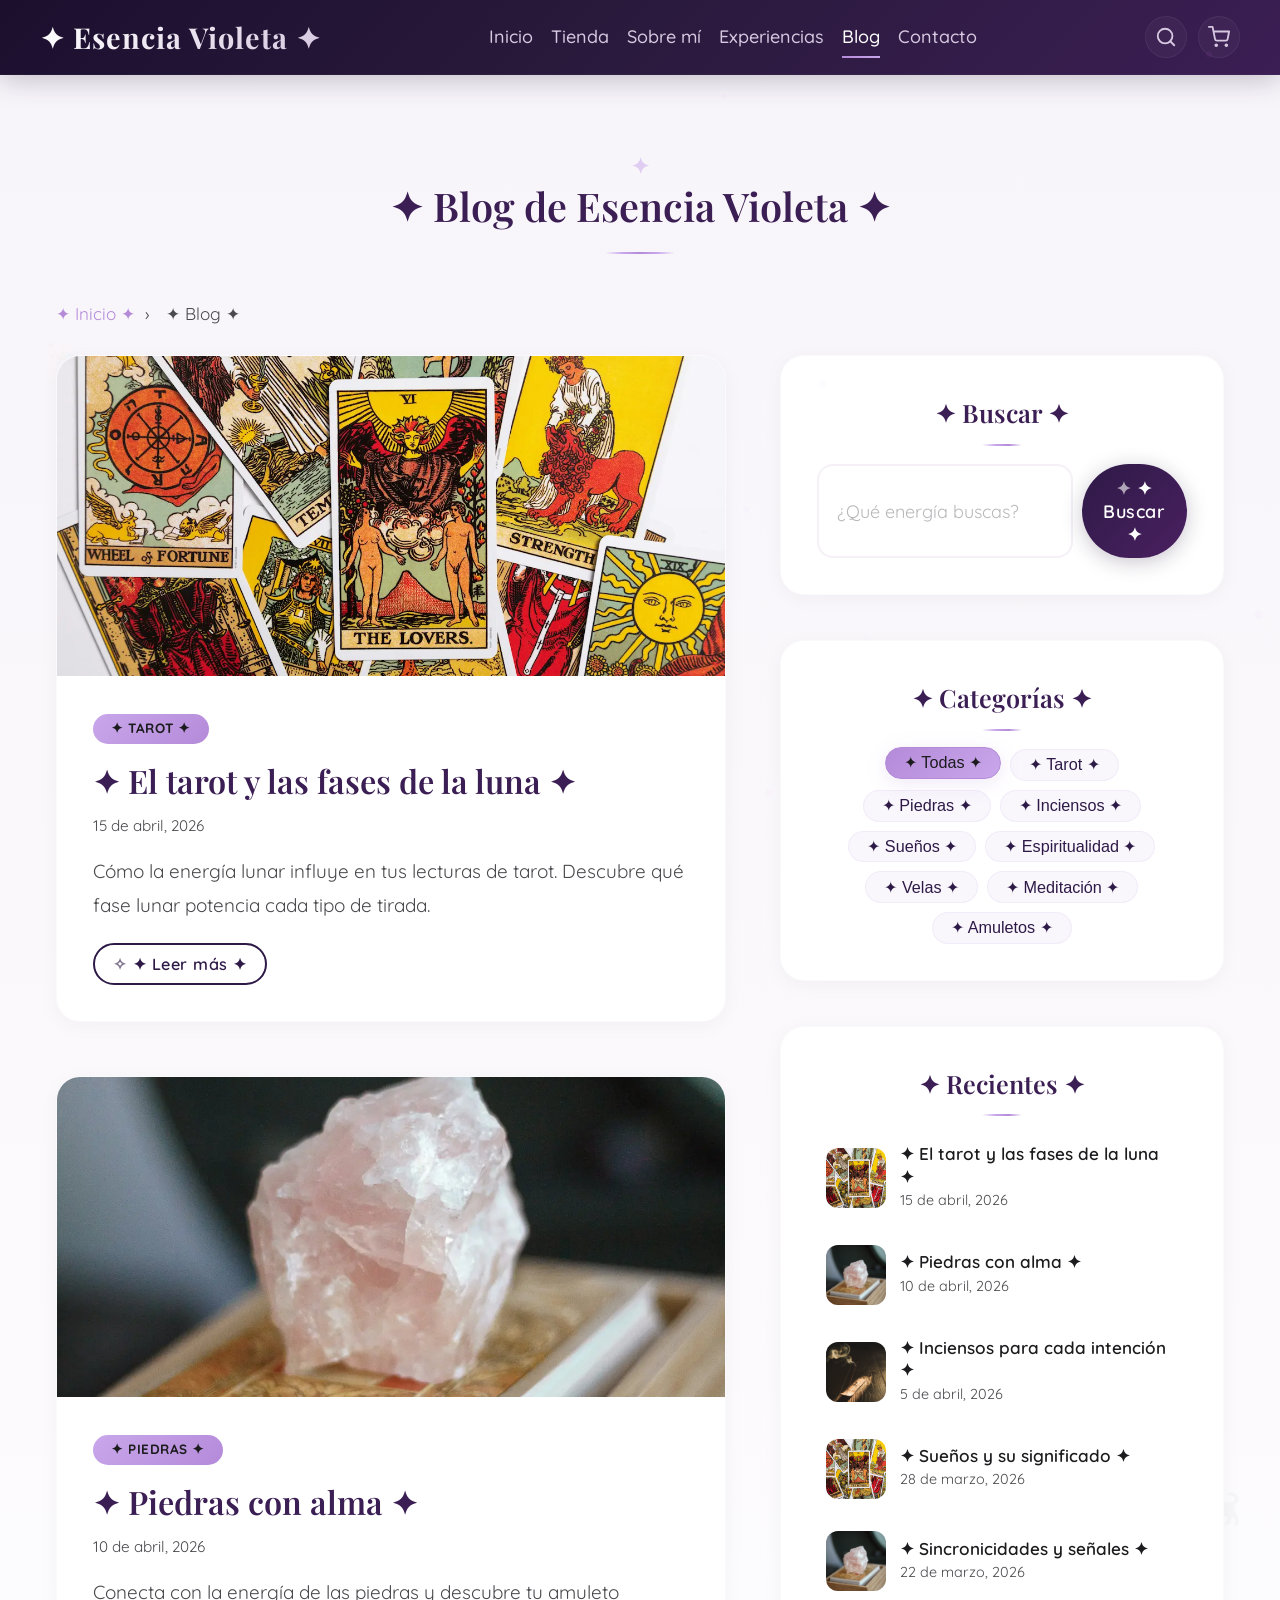
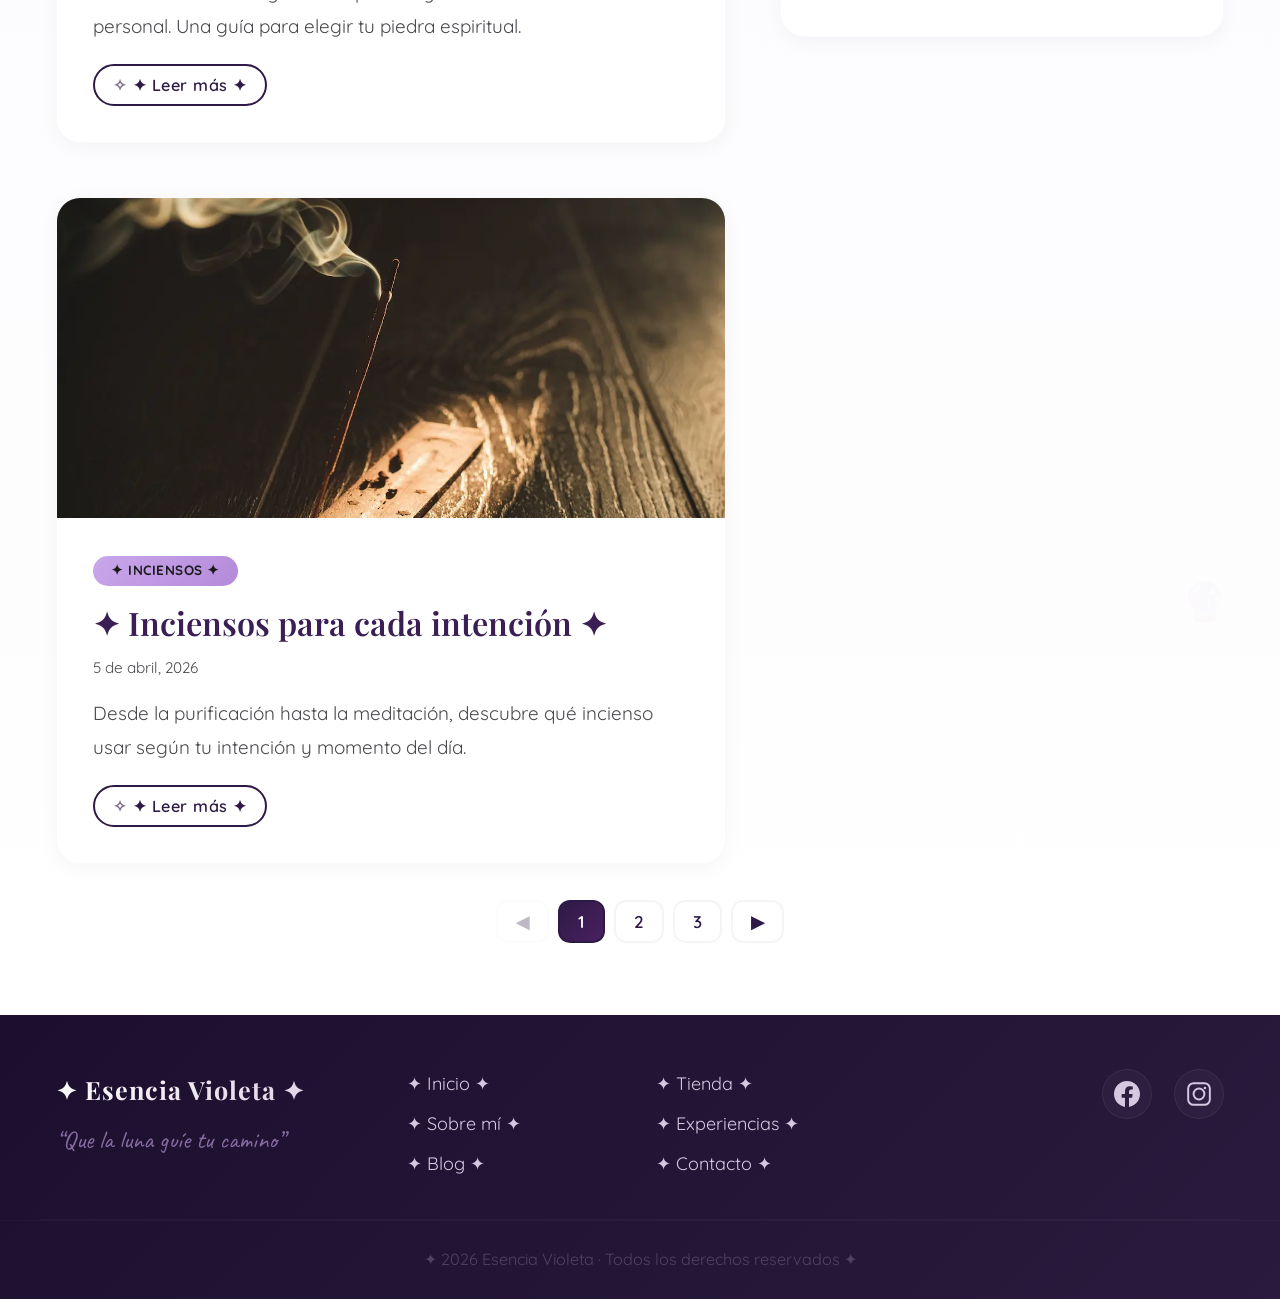
==== blog.html @ 815d7fb8 "mm" ====
<!DOCTYPE html>
<html lang="es">
<head>
    <meta charset="UTF-8" />
    <meta name="viewport" content="width=device-width, initial-scale=1.0, maximum-scale=5.0" />
    <title>Blog · Esencia Violeta</title>

    <!-- Fuentes Google -->
    <link rel="preconnect" href="https://fonts.googleapis.com" />
    <link rel="preconnect" href="https://fonts.gstatic.com" crossorigin />
    <link 
        href="https://fonts.googleapis.com/css2?family=Playfair+Display:ital,wght@0,400;0,600;0,700;1,400&family=Quicksand:wght@300;400;500;600&family=Caveat:wght@400;600&display=swap" 
        rel="stylesheet" 
    />

    <style>
        /* ========================================
           RESET Y CONFIGURACIÓN BASE
           ======================================== */
        *,
        *::before,
        *::after {
            margin: 0;
            padding: 0;
            box-sizing: border-box;
        }

        html {
            scroll-behavior: smooth;
            font-size: 18px;
        }

        body {
            font-family: 'Quicksand', 'Nunito', sans-serif;
            background: #F8F5FA;
            color: #1C1C1E;
            line-height: 1.7;
            -webkit-font-smoothing: antialiased;
            cursor: default;
            position: relative;
            overflow-x: hidden;
            min-height: 100vh;
        }

        img {
            max-width: 100%;
            height: auto;
            display: block;
        }

        a {
            text-decoration: none;
            color: inherit;
            cursor: pointer;
        }

        ul {
            list-style: none;
        }

        button {
            cursor: pointer;
        }

        .container {
            max-width: 1200px;
            margin: 0 auto;
            padding: 0 16px;
            position: relative;
            z-index: 2;
        }

        /* ========================================
           TIPOGRAFÍA
           ======================================== */
        h1,
        h2,
        h3,
        h4,
        h5,
        h6 {
            font-family: 'Playfair Display', serif;
            font-weight: 600;
            color: #3B1E54;
        }

        .section-title {
            font-size: clamp(1.6rem, 5.5vw, 2.2rem);
            text-align: center;
            margin-bottom: 2.5rem;
            position: relative;
            padding-top: 1.4rem;
        }

        .section-title::before {
            content: '✦';
            position: absolute;
            left: 50%;
            top: 0;
            transform: translateX(-50%);
            font-size: 1.2rem;
            color: #C9A7EB;
            opacity: 0.5;
        }

        .section-title::after {
            content: '';
            display: block;
            width: 70px;
            height: 2px;
            background: linear-gradient(90deg, transparent, #C9A7EB, #B48AD9, #C9A7EB, transparent);
            margin: 0.7rem auto 0;
            border-radius: 2px;
        }

        .logo {
            font-family: 'Playfair Display', serif;
            font-size: clamp(1.2rem, 3.5vw, 1.6rem);
            font-weight: 700;
            background: linear-gradient(135deg, #FFFFFF, #D6C8E0);
            -webkit-background-clip: text;
            -webkit-text-fill-color: transparent;
            background-clip: text;
            letter-spacing: 1px;
            white-space: nowrap;
        }

        .logo--small {
            font-size: clamp(1rem, 2.8vw, 1.4rem);
        }

        /* ========================================
           BOTONES
           ======================================== */
        .btn {
            display: inline-block;
            padding: 0.7rem 1.5rem;
            border: none;
            border-radius: 50px;
            font-family: 'Quicksand', sans-serif;
            font-weight: 600;
            font-size: clamp(0.85rem, 2.2vw, 1rem);
            cursor: pointer;
            transition: all 0.3s ease;
            text-align: center;
            letter-spacing: 0.5px;
            position: relative;
            overflow: hidden;
            min-height: 48px;
            min-width: 48px;
        }

        .btn--primary {
            background: linear-gradient(135deg, #2E1A47, #4A2060);
            color: #FFFFFF;
            box-shadow: 0 4px 20px rgba(42, 26, 61, 0.25);
        }

        .btn--primary::before {
            content: '✦';
            margin-right: 6px;
            opacity: 0.6;
        }

        .btn--primary:hover {
            background: linear-gradient(135deg, #B48AD9, #C9A7EB);
            color: #1C1C1E;
            transform: translateY(-2px);
            box-shadow: 0 8px 30px rgba(180, 138, 217, 0.4);
        }

        .btn--secondary {
            background: transparent;
            color: #2E1A47;
            border: 2px solid #2E1A47;
        }

        .btn--secondary::before {
            content: '✧';
            margin-right: 6px;
            opacity: 0.6;
        }

        .btn--secondary:hover {
            background: #2E1A47;
            color: #FFFFFF;
            transform: translateY(-2px);
        }

        .btn--small {
            padding: 0.5rem 1rem;
            font-size: clamp(0.8rem, 2vw, 0.9rem);
            min-height: 40px;
            min-width: 40px;
        }

        /* ========================================
           HEADER
           ======================================== */
        .header {
            background: linear-gradient(135deg, #1C0F2E, #2A1A3D, #3B1E54);
            padding: 0.5rem 0;
            position: sticky;
            top: 0;
            z-index: 1000;
            box-shadow: 0 2px 30px rgba(42, 26, 61, 0.3);
            border-bottom: 1px solid rgba(201, 167, 235, 0.05);
        }

        .header__inner {
            display: flex;
            align-items: center;
            justify-content: space-between;
            flex-wrap: wrap;
            gap: 0.6rem;
            padding: 0.2rem 0;
        }

        .header__logo {
            flex: 0 1 auto;
        }

        .header__nav {
            flex: 1 1 auto;
            display: flex;
            justify-content: center;
        }

        .header__nav .nav__list {
            display: flex;
            gap: 1rem;
            align-items: center;
            flex-wrap: wrap;
            justify-content: center;
        }

        .header__nav .nav__list a {
            color: #D6C8E0;
            font-weight: 500;
            font-size: clamp(0.85rem, 2vw, 1rem);
            transition: all 0.3s ease;
            position: relative;
            padding: 0.4rem 0;
            white-space: nowrap;
        }

        .header__nav .nav__list a::after {
            content: '';
            position: absolute;
            bottom: -3px;
            left: 0;
            width: 0%;
            height: 2px;
            background: linear-gradient(90deg, #B48AD9, #C9A7EB);
            transition: width 0.3s ease;
        }

        .header__nav .nav__list a:hover::after,
        .header__nav .nav__list a.active::after {
            width: 100%;
        }

        .header__nav .nav__list a:hover,
        .header__nav .nav__list a.active {
            color: #FFFFFF;
        }

        .header__actions {
            display: flex;
            gap: 0.6rem;
            align-items: center;
            flex: 0 1 auto;
        }

        .action-btn {
            background: rgba(255, 255, 255, 0.03);
            border: 1px solid rgba(214, 200, 224, 0.08);
            border-radius: 50%;
            width: clamp(38px, 6.5vw, 42px);
            height: clamp(38px, 6.5vw, 42px);
            display: flex;
            align-items: center;
            justify-content: center;
            color: #D6C8E0;
            cursor: pointer;
            transition: all 0.3s ease;
            position: relative;
        }

        .action-btn:hover {
            background: rgba(180, 138, 217, 0.15);
            border-color: rgba(180, 138, 217, 0.2);
            color: #FFFFFF;
            transform: scale(1.05);
        }

        .action-btn svg {
            width: clamp(18px, 3.2vw, 22px);
            height: clamp(18px, 3.2vw, 22px);
        }

        .cart-badge {
            position: absolute;
            top: -5px;
            right: -5px;
            background: linear-gradient(135deg, #FF00FF, #B48AD9);
            color: #FFFFFF;
            font-size: clamp(0.55rem, 1.3vw, 0.65rem);
            font-weight: 700;
            width: clamp(18px, 3.2vw, 20px);
            height: clamp(18px, 3.2vw, 20px);
            border-radius: 50%;
            display: flex;
            align-items: center;
            justify-content: center;
        }

        .cart-badge {
            display: none;
            transition: all 0.4s cubic-bezier(0.175, 0.885, 0.32, 1.275);
        }

        .cart-badge.visible {
            display: flex;
        }

        /* ========================================
           MENÚ HAMBURGUESA
           ======================================== */
        .hamburger-btn {
            display: none;
            background: rgba(255, 255, 255, 0.03);
            border: 1px solid rgba(214, 200, 224, 0.08);
            border-radius: 14px;
            color: #FFFFFF;
            font-size: clamp(1.4rem, 4.5vw, 2rem);
            cursor: pointer;
            padding: 0.3rem 0.8rem;
            transition: all 0.3s ease;
            font-family: 'Quicksand', sans-serif;
            min-height: 44px;
            min-width: 48px;
        }

        .hamburger-btn:hover {
            background: rgba(180, 138, 217, 0.15);
            border-color: rgba(180, 138, 217, 0.2);
        }

        .hamburger-btn.active {
            background: rgba(180, 138, 217, 0.15);
            border-color: #B48AD9;
            box-shadow: 0 0 40px rgba(180, 138, 217, 0.1);
        }

        /* ========================================
           BLOG
           ======================================== */
        .blog-page {
            padding: clamp(2.5rem, 6.5vw, 4rem) 0;
            background: linear-gradient(180deg, #F8F5FA 0%, #FFFFFF 100%);
            position: relative;
        }

        .blog-page__layout {
            display: grid;
            grid-template-columns: 2fr 1fr;
            gap: clamp(1.8rem, 4.5vw, 3rem);
            position: relative;
            z-index: 2;
        }

        /* ========================================
           ARTÍCULOS
           ======================================== */
        .blog-posts {
            display: flex;
            flex-direction: column;
            gap: clamp(1.8rem, 4.5vw, 3rem);
        }

        .blog-post {
            background: #FFFFFF;
            border-radius: 24px;
            overflow: hidden;
            border: 1px solid rgba(214, 200, 224, 0.12);
            box-shadow: 0 4px 20px rgba(42, 26, 61, 0.04);
            transition: all 0.4s ease;
        }

        .blog-post:hover {
            transform: translateY(-4px);
            box-shadow: 0 15px 50px rgba(42, 26, 61, 0.08);
        }

        .blog-post__image {
            width: 100%;
            height: clamp(220px, 40vw, 320px);
            background-size: cover;
            background-position: center;
            background-color: #2A1A3D;
        }

        .blog-post__body {
            padding: clamp(1.2rem, 3.2vw, 2rem);
        }

        .blog-post__category {
            display: inline-block;
            background: linear-gradient(135deg, #C9A7EB, #B48AD9);
            color: #1C1C1E;
            font-size: clamp(0.65rem, 1.6vw, 0.75rem);
            font-weight: 700;
            padding: 0.2rem 1rem;
            border-radius: 50px;
            text-transform: uppercase;
            letter-spacing: 0.5px;
            margin-bottom: 0.5rem;
        }

        .blog-post__title {
            font-family: 'Playfair Display', serif;
            font-size: clamp(1.3rem, 3.8vw, 1.8rem);
            color: #3B1E54;
            margin-bottom: 0.3rem;
        }

        .blog-post__date {
            display: block;
            font-size: clamp(0.75rem, 1.6vw, 0.85rem);
            color: #4A4A4E;
            margin-bottom: 0.8rem;
        }

        .blog-post__excerpt {
            color: #4A4A4E;
            font-size: clamp(0.95rem, 2.2vw, 1.05rem);
            line-height: 1.8;
            margin-bottom: 1.2rem;
        }

        .blog-post__content {
            color: #4A4A4E;
            font-size: clamp(0.95rem, 2.2vw, 1.05rem);
            line-height: 1.8;
            margin-bottom: 1.2rem;
            display: none;
        }

        .blog-post__content.visible {
            display: block;
        }

        .blog-post__link {
            color: #2E1A47;
            font-weight: 600;
            font-size: clamp(0.9rem, 2.2vw, 1rem);
            transition: all 0.3s ease;
            display: inline-block;
        }

        .blog-post__link::after {
            content: '→';
            margin-left: 5px;
            transition: margin-left 0.3s ease;
        }

        .blog-post__link:hover {
            color: #B48AD9;
        }

        .blog-post__link:hover::after {
            margin-left: 10px;
        }

        .blog-post__actions {
            display: flex;
            gap: 0.8rem;
            margin-top: 0.8rem;
            flex-wrap: wrap;
        }

        /* ========================================
           SIDEBAR
           ======================================== */
        .blog-sidebar {
            display: flex;
            flex-direction: column;
            gap: clamp(1.5rem, 3.5vw, 2.5rem);
        }

        .sidebar-widget {
            background: #FFFFFF;
            border-radius: 24px;
            padding: clamp(1.2rem, 3.2vw, 2rem);
            border: 1px solid rgba(214, 200, 224, 0.12);
            box-shadow: 0 4px 20px rgba(42, 26, 61, 0.04);
        }

        .sidebar-widget__title {
            font-family: 'Playfair Display', serif;
            font-size: clamp(1.1rem, 3vw, 1.4rem);
            color: #3B1E54;
            margin-bottom: 1rem;
            text-align: center;
        }

        .sidebar-widget__title::after {
            content: '';
            display: block;
            width: 40px;
            height: 2px;
            background: linear-gradient(90deg, transparent, #C9A7EB, #B48AD9, transparent);
            margin: 0.5rem auto 0;
        }

        /* Buscador */
        .search-widget {
            display: flex;
            gap: 0.5rem;
        }

        .search-widget input {
            flex: 1;
            padding: 0.7rem 1rem;
            border: 2px solid rgba(214, 200, 224, 0.25);
            border-radius: 16px;
            font-family: 'Quicksand', sans-serif;
            font-size: clamp(0.9rem, 2vw, 1rem);
            transition: all 0.3s ease;
            background: #FFFFFF;
            color: #1C1C1E;
            min-height: 44px;
        }

        .search-widget input:focus {
            border-color: #B48AD9;
            box-shadow: 0 0 30px rgba(180, 138, 217, 0.08);
            outline: none;
        }

        .search-widget input::placeholder {
            color: #9A9A9E;
            opacity: 0.7;
        }

        .search-widget .btn {
            min-height: 44px;
            padding: 0.7rem 1.2rem;
        }

        /* Categorías */
        .category-list {
            display: flex;
            flex-wrap: wrap;
            gap: 0.5rem;
            justify-content: center;
        }

        .category-tag {
            display: inline-block;
            padding: 0.3rem 1rem;
            border-radius: 50px;
            background: rgba(180, 138, 217, 0.08);
            color: #2E1A47;
            font-size: clamp(0.8rem, 1.8vw, 0.9rem);
            font-weight: 500;
            transition: all 0.3s ease;
            border: 1px solid rgba(180, 138, 217, 0.1);
            cursor: pointer;
        }

        .category-tag:hover,
        .category-tag.active {
            background: linear-gradient(135deg, #B48AD9, #C9A7EB);
            color: #1C1C1E;
            border-color: #B48AD9;
            transform: translateY(-2px);
            box-shadow: 0 4px 20px rgba(180, 138, 217, 0.2);
        }

        /* Artículos recientes */
        .recent-list {
            display: flex;
            flex-direction: column;
            gap: 0.8rem;
        }

        .recent-item {
            display: flex;
            gap: 0.8rem;
            align-items: center;
            padding: 0.5rem;
            border-radius: 12px;
            transition: all 0.3s ease;
            cursor: pointer;
        }

        .recent-item:hover {
            background: rgba(180, 138, 217, 0.05);
        }

        .recent-item__image {
            width: 60px;
            height: 60px;
            border-radius: 12px;
            background-size: cover;
            background-position: center;
            background-color: #2A1A3D;
            flex-shrink: 0;
        }

        .recent-item__info {
            flex: 1;
        }

        .recent-item__title {
            font-size: clamp(0.85rem, 2vw, 0.95rem);
            font-weight: 600;
            color: #1C1C1E;
            line-height: 1.3;
        }

        .recent-item__date {
            font-size: clamp(0.7rem, 1.4vw, 0.8rem);
            color: #4A4A4E;
        }

        /* ========================================
           PAGINACIÓN
           ======================================== */
        .pagination {
            display: flex;
            justify-content: center;
            gap: 0.5rem;
            margin-top: 2rem;
            flex-wrap: wrap;
        }

        .pagination button {
            padding: 0.5rem 1rem;
            border: 2px solid rgba(214, 200, 224, 0.2);
            border-radius: 12px;
            background: transparent;
            color: #2E1A47;
            font-family: 'Quicksand', sans-serif;
            font-weight: 600;
            font-size: clamp(0.85rem, 2vw, 0.95rem);
            transition: all 0.3s ease;
            min-height: 40px;
            min-width: 40px;
        }

        .pagination button:hover {
            border-color: #B48AD9;
            background: rgba(180, 138, 217, 0.05);
        }

        .pagination button.active {
            background: linear-gradient(135deg, #2E1A47, #4A2060);
            color: #FFFFFF;
            border-color: #2E1A47;
        }

        .pagination button:disabled {
            opacity: 0.3;
            cursor: not-allowed;
        }

        /* ========================================
           ELEMENTOS DECORATIVOS
           ======================================== */
        .decor-item {
            position: absolute;
            pointer-events: none;
            z-index: 0;
            color: rgba(0, 0, 0, 0.06);
            font-size: clamp(1.5rem, 3vw, 3rem);
            user-select: none;
            animation: floatDecor 15s ease-in-out infinite;
            opacity: 0.4;
            transition: opacity 0.3s ease;
        }

        .decor-item:hover {
            opacity: 0.8;
        }

        .decor-item--moon {
            color: rgba(0, 0, 0, 0.07);
            animation-duration: 18s;
        }

        .decor-item--cat {
            color: rgba(0, 0, 0, 0.08);
            animation-duration: 22s;
        }

        .decor-item--tarot {
            color: rgba(0, 0, 0, 0.06);
            animation-duration: 20s;
        }

        @keyframes floatDecor {
            0%, 100% { transform: translate(0, 0) rotate(0deg) scale(1); }
            25% { transform: translate(15px, -20px) rotate(5deg) scale(1.1); }
            50% { transform: translate(-10px, 15px) rotate(-5deg) scale(0.9); }
            75% { transform: translate(10px, -10px) rotate(3deg) scale(1.05); }
        }

        /* ========================================
           FOOTER
           ======================================== */
        .footer {
            background: linear-gradient(135deg, #1C0F2E, #2A1A3D);
            color: #D6C8E0;
            padding: clamp(1.8rem, 4.5vw, 3rem) 0 0;
            position: relative;
        }

        .footer__inner {
            display: grid;
            grid-template-columns: 1fr 1.5fr 1fr;
            gap: clamp(1.2rem, 3.2vw, 2.2rem);
            align-items: start;
            padding-bottom: clamp(1.8rem, 3.2vw, 2.2rem);
            border-bottom: 1px solid rgba(214, 200, 224, 0.05);
        }

        .footer__brand .logo {
            display: block;
            margin-bottom: 0.4rem;
        }

        .footer__quote {
            font-family: 'Caveat', cursive;
            font-size: clamp(1.1rem, 3.2vw, 1.4rem);
            color: #C9A7EB;
            opacity: 0.6;
        }

        .footer__nav ul {
            display: grid;
            grid-template-columns: 1fr 1fr;
            gap: 0.5rem 1.8rem;
        }

        .footer__nav a {
            color: #D6C8E0;
            transition: all 0.3s ease;
            font-size: clamp(0.9rem, 2.2vw, 1rem);
        }

        .footer__nav a:hover {
            color: #B48AD9;
        }

        .footer__social {
            display: flex;
            gap: clamp(0.8rem, 2.2vw, 1.2rem);
            justify-content: flex-end;
            align-items: center;
        }

        .social-icon {
            display: flex;
            align-items: center;
            justify-content: center;
            width: clamp(44px, 7vw, 50px);
            height: clamp(44px, 7vw, 50px);
            border-radius: 50%;
            background: rgba(255, 255, 255, 0.03);
            border: 1px solid rgba(214, 200, 224, 0.08);
            color: #D6C8E0;
            transition: all 0.4s cubic-bezier(0.175, 0.885, 0.32, 1.275);
            position: relative;
            overflow: hidden;
        }

        .social-icon::before {
            content: '';
            position: absolute;
            inset: 0;
            border-radius: 50%;
            background: linear-gradient(135deg, #B48AD9, #C9A7EB);
            opacity: 0;
            transition: opacity 0.4s ease;
            z-index: 0;
        }

        .social-icon svg {
            width: clamp(20px, 3.2vw, 26px);
            height: clamp(20px, 3.2vw, 26px);
            position: relative;
            z-index: 1;
            transition: all 0.4s cubic-bezier(0.175, 0.885, 0.32, 1.275);
        }

        .social-icon--facebook svg {
            fill: currentColor;
        }

        .social-icon--instagram svg {
            fill: none;
            stroke: currentColor;
        }

        .social-icon:hover {
            transform: translateY(-5px) scale(1.1);
            border-color: #B48AD9;
            box-shadow: 0 8px 40px rgba(180, 138, 217, 0.3);
        }

        .social-icon:hover::before {
            opacity: 1;
        }

        .social-icon:hover svg {
            color: #FFFFFF;
            transform: rotate(10deg) scale(1.15);
        }

        .social-icon::after {
            content: '';
            position: absolute;
            inset: -3px;
            border-radius: 50%;
            border: 2px solid transparent;
            background: linear-gradient(135deg, #B48AD9, #C9A7EB) border-box;
            -webkit-mask: linear-gradient(#fff 0 0) padding-box, linear-gradient(#fff 0 0);
            -webkit-mask-composite: xor;
            mask-composite: exclude;
            opacity: 0;
            transition: opacity 0.4s ease;
            animation: pulseRing 2s ease-in-out infinite;
        }

        .social-icon:hover::after {
            opacity: 1;
        }

        .social-icon--facebook:hover {
            border-color: #1877F2;
            box-shadow: 0 8px 40px rgba(24, 119, 242, 0.3);
        }

        .social-icon--facebook::before {
            background: linear-gradient(135deg, #1877F2, #0d65d9);
        }

        .social-icon--instagram:hover {
            border-color: #E4405F;
            box-shadow: 0 8px 40px rgba(228, 64, 95, 0.3);
        }

        .social-icon--instagram::before {
            background: linear-gradient(135deg, #F58529, #DD2A7B, #8134AF);
        }

        @keyframes pulseRing {
            0% { transform: scale(1); opacity: 0.6; }
            50% { transform: scale(1.15); opacity: 0; }
            100% { transform: scale(1); opacity: 0.6; }
        }

        .footer__bottom {
            padding: clamp(1rem, 2.2vw, 1.4rem) 0;
            text-align: center;
            font-size: clamp(0.75rem, 1.6vw, 0.9rem);
            color: rgba(214, 200, 224, 0.25);
            border-top: 1px solid rgba(214, 200, 224, 0.03);
        }

        /* ========================================
           RESPONSIVE
           ======================================== */

        @media (max-width: 992px) {
            .hamburger-btn {
                display: block;
                order: 2;
            }

            .header__inner {
                flex-wrap: wrap;
            }

            .header__logo {
                flex: 0 1 auto;
                order: 0;
            }

            .header__actions {
                order: 1;
            }

            .header__nav {
                display: none;
                width: 100%;
                order: 3;
                flex-basis: 100%;
                padding: 0.5rem 0;
                border-top: 1px solid rgba(214, 200, 224, 0.05);
                background: transparent;
            }

            .header__nav.open {
                display: block;
                animation: slideDown 0.3s ease;
            }

            .header__nav .nav__list {
                flex-direction: column;
                gap: 0.5rem;
                padding: 0.3rem 0;
                align-items: center;
            }

            .header__nav .nav__list a {
                font-size: clamp(0.9rem, 2.8vw, 1.1rem);
                padding: 0.4rem 0;
                display: block;
                text-align: center;
                width: 100%;
                color: #D6C8E0;
            }

            .blog-page__layout {
                grid-template-columns: 1fr;
            }

            .blog-sidebar {
                display: grid;
                grid-template-columns: 1fr 1fr;
                gap: 1.2rem;
            }

            .footer__inner {
                grid-template-columns: 1fr;
                text-align: center;
                gap: 1.4rem;
            }

            .footer__nav ul {
                grid-template-columns: 1fr 1fr 1fr;
                max-width: 380px;
                margin: 0 auto;
            }

            .footer__social {
                justify-content: center;
            }
        }

        @media (max-width: 768px) {
            .container {
                padding: 0 12px;
            }

            .blog-sidebar {
                grid-template-columns: 1fr;
            }

            .footer__nav ul {
                grid-template-columns: 1fr 1fr;
                gap: 0.3rem;
            }

            .blog-post__image {
                height: clamp(180px, 35vw, 240px);
            }
        }

        @media (max-width: 480px) {
            .container {
                padding: 0 10px;
            }

            .header {
                padding: 0.3rem 0;
            }

            .header__inner {
                gap: 0.3rem;
            }

            .header__logo .logo {
                font-size: clamp(0.9rem, 3.8vw, 1.1rem);
            }

            .hamburger-btn {
                font-size: 1.3rem;
                padding: 0.2rem 0.6rem;
                min-height: 38px;
                min-width: 42px;
                border-radius: 10px;
            }

            .header__nav .nav__list a {
                font-size: 0.95rem;
                padding: 0.3rem 0;
            }

            .action-btn {
                width: 34px;
                height: 34px;
            }

            .action-btn svg {
                width: 16px;
                height: 16px;
            }

            .cart-badge {
                width: 16px;
                height: 16px;
                font-size: 0.5rem;
                top: -4px;
                right: -4px;
            }

            .section-title {
                font-size: clamp(1.2rem, 4vw, 1.5rem);
                margin-bottom: 1.4rem;
                padding-top: 1.2rem;
            }

            .blog-post__body {
                padding: 1rem;
            }

            .blog-post__image {
                height: clamp(160px, 40vw, 200px);
            }

            .blog-post__title {
                font-size: clamp(1.1rem, 4vw, 1.3rem);
            }

            .sidebar-widget {
                padding: 1rem;
            }

            .search-widget {
                flex-direction: column;
            }

            .search-widget .btn {
                width: 100%;
            }

            .footer__inner {
                gap: 1rem;
                padding-bottom: 1.2rem;
            }

            .footer__nav ul {
                grid-template-columns: 1fr 1fr;
                gap: 0.3rem;
                max-width: 100%;
            }

            .footer__nav a {
                font-size: clamp(0.8rem, 2vw, 0.9rem);
            }

            .social-icon {
                width: clamp(40px, 8vw, 44px);
                height: clamp(40px, 8vw, 44px);
            }

            .social-icon svg {
                width: clamp(18px, 3.5vw, 22px);
                height: clamp(18px, 3.5vw, 22px);
            }

            .pagination button {
                padding: 0.3rem 0.7rem;
                font-size: 0.8rem;
                min-height: 34px;
                min-width: 34px;
            }

            .blog-post__actions {
                flex-direction: column;
            }

            .blog-post__actions .btn {
                width: 100%;
            }
        }

        @media (max-width: 360px) {
            .container {
                padding: 0 8px;
            }

            .header__logo .logo {
                font-size: 0.85rem;
            }

            .action-btn {
                width: 30px;
                height: 30px;
            }

            .action-btn svg {
                width: 14px;
                height: 14px;
            }

            .cart-badge {
                width: 14px;
                height: 14px;
                font-size: 0.45rem;
            }

            .section-title {
                font-size: 1rem;
            }

            .social-icon {
                width: 36px;
                height: 36px;
            }

            .social-icon svg {
                width: 16px;
                height: 16px;
            }
        }

        /* ========================================
           ANIMACIONES
           ======================================== */
        @keyframes fadeIn {
            from { opacity: 0; transform: scale(0.95); }
            to { opacity: 1; transform: scale(1); }
        }

        @keyframes slideDown {
            from { opacity: 0; transform: translateY(-15px); }
            to { opacity: 1; transform: translateY(0); }
        }

        @keyframes twinkle {
            0% { opacity: 0.1; transform: scale(0.3); }
            100% { opacity: 1; transform: scale(1.5); }
        }

        @keyframes gradientShift {
            0%, 100% { background-position: 0% 50%; }
            50% { background-position: 100% 50%; }
        }

        @keyframes sparkleFloat {
            0%, 100% { transform: translate(0, 0) scale(1); opacity: 0.3; }
            50% { transform: translate(8px, -12px) scale(1.4); opacity: 1; }
        }

        .floating-decor,
        .floating-gem {
            display: none;
        }

        @media (min-width: 768px) {
            .floating-decor,
            .floating-gem {
                display: block;
            }
        }

        /* ========================================
           SCROLLBAR
           ======================================== */
        ::-webkit-scrollbar {
            width: 6px;
        }

        ::-webkit-scrollbar-track {
            background: #1C0F2E;
        }

        ::-webkit-scrollbar-thumb {
            background: linear-gradient(180deg, #B48AD9, #C9A7EB);
            border-radius: 10px;
        }

        ::-webkit-scrollbar-thumb:hover {
            background: linear-gradient(180deg, #C9A7EB, #FF00FF);
        }

        /* ========================================
           SELECCIÓN
           ======================================== */
        ::selection {
            background: rgba(180, 138, 217, 0.2);
            color: #2A1A3D;
        }

        /* ========================================
           BREADCRUMB
           ======================================== */
        .breadcrumb {
            font-size: clamp(0.85rem, 2vw, 0.95rem);
            color: #4A4A4E;
            margin-bottom: 1.5rem;
        }

        .breadcrumb a {
            color: #B48AD9;
            transition: color 0.3s ease;
        }

        .breadcrumb a:hover {
            color: #2E1A47;
        }

        .breadcrumb span {
            margin: 0 0.3rem;
        }
    </style>
</head>
<body>

    <!-- ============================ -->
    <!--  HEADER                      -->
    <!-- ============================ -->
    <header class="header">
        <div class="container header__inner">
            <!-- Logo -->
            <div class="header__logo">
                <a href="index.html" class="logo">✦ Esencia Violeta ✦</a>
            </div>

            <!-- Botón hamburguesa (móvil) -->
            <button class="hamburger-btn" aria-label="Abrir menú" id="hamburgerBtn">☰</button>

            <!-- Navegación -->
            <nav class="header__nav" aria-label="Menú principal" id="mainNav">
                <ul class="nav__list">
                    <li><a href="index.html#inicio">Inicio</a></li>
                    <li><a href="index.html#tienda">Tienda</a></li>
                    <li><a href="index.html#sobre-mi">Sobre mí</a></li>
                    <li><a href="index.html#experiencias">Experiencias</a></li>
                    <li><a href="blog.html" class="active">Blog</a></li>
                    <li><a href="index.html#contacto">Contacto</a></li>
                </ul>
            </nav>

            <!-- Iconos (carrito + buscador) -->
            <div class="header__actions">
                <button class="action-btn" aria-label="Buscar" id="searchBtn">
                    <svg width="20" height="20" viewBox="0 0 24 24" fill="none" stroke="currentColor" stroke-width="2" stroke-linecap="round" stroke-linejoin="round">
                        <circle cx="11" cy="11" r="8" />
                        <line x1="21" y1="21" x2="16.65" y2="16.65" />
                    </svg>
                </button>
                <button class="action-btn" aria-label="Carrito" id="cartBtn">
                    <svg width="20" height="20" viewBox="0 0 24 24" fill="none" stroke="currentColor" stroke-width="2" stroke-linecap="round" stroke-linejoin="round">
                        <circle cx="9" cy="21" r="1" />
                        <circle cx="20" cy="21" r="1" />
                        <path d="M1 1h4l2.68 13.39a2 2 0 0 0 2 1.61h9.72a2 2 0 0 0 2-1.61L23 6H6" />
                    </svg>
                    <span class="cart-badge" id="cartBadge">0</span>
                </button>
            </div>
        </div>
    </header>

    <!-- ============================ -->
    <!--  BLOG PAGE                   -->
    <!-- ============================ -->
    <section class="blog-page">
        <div class="container">
            <h1 class="section-title">✦ Blog de Esencia Violeta ✦</h1>

            <div class="breadcrumb">
                <a href="index.html">✦ Inicio ✦</a>
                <span>›</span>
                <span>✦ Blog ✦</span>
            </div>

            <div class="blog-page__layout">
                <!-- ==================================== -->
                <!--  ARTÍCULOS                          -->
                <!-- ==================================== -->
                <div class="blog-posts" id="blogPostsContainer">
                    <!-- Los artículos se generarán con JavaScript -->
                </div>

                <!-- ==================================== -->
                <!--  SIDEBAR                            -->
                <!-- ==================================== -->
                <aside class="blog-sidebar">
                    <!-- Buscador -->
                    <div class="sidebar-widget">
                        <h3 class="sidebar-widget__title">✦ Buscar ✦</h3>
                        <div class="search-widget">
                            <input type="text" id="searchInput" placeholder="¿Qué energía buscas?" />
                            <button class="btn btn--primary" id="searchBtnAction">✦ Buscar ✦</button>
                        </div>
                    </div>

                    <!-- Categorías -->
                    <div class="sidebar-widget">
                        <h3 class="sidebar-widget__title">✦ Categorías ✦</h3>
                        <div class="category-list" id="categoryList">
                            <button class="category-tag active" data-category="all">✦ Todas ✦</button>
                            <!-- Las categorías se generarán con JavaScript -->
                        </div>
                    </div>

                    <!-- Artículos Recientes -->
                    <div class="sidebar-widget">
                        <h3 class="sidebar-widget__title">✦ Recientes ✦</h3>
                        <div class="recent-list" id="recentList">
                            <!-- Se generará con JavaScript -->
                        </div>
                    </div>
                </aside>
            </div>

            <!-- Paginación -->
            <div class="pagination" id="pagination">
                <!-- Se generará con JavaScript -->
            </div>
        </div>

        <!-- Elementos decorativos -->
        <span class="decor-item decor-item--tarot" style="top: 10%; left: 3%;">🃏</span>
        <span class="decor-item decor-item--moon" style="top: 15%; right: 5%;">🌙</span>
        <span class="decor-item decor-item--cat" style="bottom: 20%; left: 5%;">🐈‍⬛</span>
        <span class="decor-item decor-item--tarot" style="bottom: 15%; right: 4%;">🔮</span>
        <span class="decor-item decor-item--moon" style="top: 45%; left: 4%;">🌙</span>
        <span class="decor-item decor-item--cat" style="top: 55%; right: 3%;">🐈‍⬛</span>
    </section>

    <!-- ============================ -->
    <!--  FOOTER                      -->
    <!-- ============================ -->
    <footer class="footer">
        <div class="container footer__inner">
            <div class="footer__brand">
                <a href="index.html" class="logo logo--small">✦ Esencia Violeta ✦</a>
                <p class="footer__quote">“Que la luna guíe tu camino”</p>
            </div>

            <nav class="footer__nav" aria-label="Menú del pie">
                <ul>
                    <li><a href="index.html#inicio">✦ Inicio ✦</a></li>
                    <li><a href="index.html#tienda">✦ Tienda ✦</a></li>
                    <li><a href="index.html#sobre-mi">✦ Sobre mí ✦</a></li>
                    <li><a href="index.html#experiencias">✦ Experiencias ✦</a></li>
                    <li><a href="blog.html">✦ Blog ✦</a></li>
                    <li><a href="index.html#contacto">✦ Contacto ✦</a></li>
                </ul>
            </nav>

            <div class="footer__social">
                <a href="https://www.facebook.com/esenciavioletacr" 
                   target="_blank" 
                   rel="noopener noreferrer" 
                   class="social-icon social-icon--facebook" 
                   aria-label="Facebook">
                    <svg viewBox="0 0 24 24" fill="currentColor">
                        <path d="M24 12.073c0-6.627-5.373-12-12-12s-12 5.373-12 12c0 5.99 4.388 10.954 10.125 11.854v-8.385H7.078v-3.47h3.047V9.43c0-3.007 1.792-4.669 4.533-4.669 1.312 0 2.686.235 2.686.235v2.953H15.83c-1.491 0-1.956.925-1.956 1.874v2.25h3.328l-.532 3.47h-2.796v8.385C19.612 23.027 24 18.062 24 12.073z"/>
                    </svg>
                </a>
                <a href="https://www.instagram.com/esenciavioletacr" 
                   target="_blank" 
                   rel="noopener noreferrer" 
                   class="social-icon social-icon--instagram" 
                   aria-label="Instagram">
                    <svg viewBox="0 0 24 24" fill="none" stroke="currentColor" stroke-width="1.8" stroke-linecap="round" stroke-linejoin="round">
                        <rect x="2" y="2" width="20" height="20" rx="5" ry="5"/>
                        <circle cx="12" cy="12" r="5"/>
                        <circle cx="17.5" cy="6.5" r="1.2" fill="currentColor" stroke="none"/>
                    </svg>
                </a>
            </div>
        </div>
        <div class="footer__bottom">
            <div class="container">
                <p>✦ 2026 Esencia Violeta · Todos los derechos reservados ✦</p>
            </div>
        </div>
    </footer>

    <!-- ============================ -->
    <!--  SCRIPTS                     -->
    <!-- ============================ -->
    <script>
        // ========================================
        //  ESENCIA VIOLETA - BLOG
        //  Datos de ejemplo (próximamente Firebase)
        // ========================================

        document.addEventListener('DOMContentLoaded', function() {
            'use strict';

            // ========================================
            //  1. DATOS DE LOS ARTÍCULOS
            // ========================================
            const blogPosts = [{
                id: '1',
                title: '✦ El tarot y las fases de la luna ✦',
                category: 'Tarot',
                date: '15 de abril, 2026',
                excerpt: 'Cómo la energía lunar influye en tus lecturas de tarot. Descubre qué fase lunar potencia cada tipo de tirada.',
                content: 'La luna ha sido desde tiempos ancestrales una guía para los buscadores de sabiduría. Cada fase lunar tiene una energía única que puede potenciar diferentes aspectos de tus lecturas de tarot. En luna nueva, los rituales de manifestación y los nuevos comienzos son especialmente poderosos. En luna llena, las lecturas revelan verdades ocultas y cierres necesarios. Aprende a sincronizar tu práctica con el ciclo lunar para obtener lecturas más profundas y significativas.',
                image: 'img/mazos de tarot.webp',
                link: '#'
            }, {
                id: '2',
                title: '✦ Piedras con alma ✦',
                category: 'Piedras',
                date: '10 de abril, 2026',
                excerpt: 'Conecta con la energía de las piedras y descubre tu amuleto personal. Una guía para elegir tu piedra espiritual.',
                content: 'Cada piedra tiene una vibración única que resuena con diferentes aspectos de nuestro ser. La amatista, con su energía protectora y espiritual, es ideal para la meditación. El cuarzo rosa abre el corazón al amor y la compasión. El ojo de tigre fortalece la voluntad y la confianza. Conocer las propiedades de cada piedra te ayudará a encontrar tu amuleto perfecto, aquel que te acompañará en tu camino espiritual.',
                image: 'img/amuletos y piedras.webp',
                link: '#'
            }, {
                id: '3',
                title: '✦ Inciensos para cada intención ✦',
                category: 'Inciensos',
                date: '5 de abril, 2026',
                excerpt: 'Desde la purificación hasta la meditación, descubre qué incienso usar según tu intención y momento del día.',
                content: 'El incienso ha sido utilizado durante milenios como puente entre lo terrenal y lo divino. Cada aroma tiene un propósito específico: el sándalo para la meditación profunda, la lavanda para la relajación, el copal para la purificación. Crear tu propia combinación de inciensos según tu intención puede transformar por completo tu práctica espiritual. Aprende a elegir y combinar aromas para cada momento de tu vida.',
                image: 'img/inciensos y velas.webp',
                link: '#'
            }, {
                id: '4',
                title: '✦ Sueños y su significado ✦',
                category: 'Sueños',
                date: '28 de marzo, 2026',
                excerpt: 'Interpreta tus sueños y descubre los mensajes que tu subconsciente te envía cada noche mientras duermes.',
                content: 'Los sueños son el lenguaje del alma. Cada imagen, cada sensación, cada emoción en tus sueños tiene un significado profundo. Los sueños con agua simbolizan emociones, los sueños de vuelo representan libertad y los sueños de caída pueden indicar ansiedad. Llevar un diario de sueños y aprender a interpretarlos te abrirá una puerta al autoconocimiento más profundo.',
                image: 'img/mazos de tarot.webp',
                link: '#'
            }, {
                id: '5',
                title: '✦ Sincronicidades y señales ✦',
                category: 'Espiritualidad',
                date: '22 de marzo, 2026',
                excerpt: 'Aprende a reconocer las sincronicidades y las señales que el universo te envía en tu día a día para guiarte.',
                content: 'Las sincronicidades son esos momentos en los que el universo parece hablar directamente contigo. Ver números repetidos, encontrar plumas en tu camino, escuchar canciones con mensajes justo cuando los necesitas. Aprender a reconocer estas señales te ayuda a sentirte conectado con algo más grande. El universo siempre está comunicándose contigo, solo necesitas aprender a escuchar.',
                image: 'img/amuletos y piedras.webp',
                link: '#'
            }, {
                id: '6',
                title: '✦ Velas y su magia ✦',
                category: 'Velas',
                date: '15 de marzo, 2026',
                excerpt: 'El arte de la velaterapia: cómo usar velas para manifestar intenciones, limpiar energías y conectar con lo divino.',
                content: 'Las velas han sido herramientas de transformación desde tiempos inmemoriales. Cada color tiene una vibración específica: el blanco para la paz, el rojo para la pasión, el verde para la abundancia. La manera en que la cera se derrite, cómo baila la llama, incluso cómo se consume la vela, todo tiene un significado. Aprende a usar velas para manifestar tus intenciones más profundas.',
                image: 'img/inciensos y velas.webp',
                link: '#'
            }, {
                id: '7',
                title: '✦ Meditación con cuarzos ✦',
                category: 'Meditación',
                date: '8 de marzo, 2026',
                excerpt: 'Una guía práctica para meditar con cuarzos y piedras, potenciando tu conexión espiritual y tu equilibrio interior.',
                content: 'La meditación con cuarzos es una práctica que combina la sabiduría de la tierra con la quietud de la mente. Sostener un cuarzo mientras meditas puede ayudarte a entrar más profundamente en estados de conciencia. Colocar piedras en tus chakras durante la meditación puede desbloquear energías estancadas. Convierte tu práctica de meditación en una experiencia más profunda y significativa.',
                image: 'img/amuletos y piedras.webp',
                link: '#'
            }, {
                id: '8',
                title: '✦ El poder de los amuletos ✦',
                category: 'Amuletos',
                date: '1 de marzo, 2026',
                excerpt: 'Descubre la historia y el poder de los amuletos, y cómo elegir el tuyo para protección, amor y prosperidad.',
                content: 'Los amuletos han acompañado a la humanidad desde el principio de los tiempos. Son objetos cargados de intención que nos protegen, nos guían y nos recuerdan nuestra conexión con lo sagrado. Desde el ojo turco hasta la herradura de la suerte, cada amuleto tiene una historia y un propósito. Aprende a elegir tu amuleto personal y a cargarlo con tu intención.',
                image: 'img/amuletos y piedras.webp',
                link: '#'
            }];

            // ========================================
            //  2. ESTADO DE LA APLICACIÓN
            // ========================================
            let currentPage = 1;
            let postsPerPage = 3;
            let filteredPosts = [...blogPosts];
            let currentCategory = 'all';
            let searchTerm = '';

            // ========================================
            //  3. FUNCIONES DE RENDERIZADO
            // ========================================

            // Renderizar artículos
            function renderPosts(posts) {
                const container = document.getElementById('blogPostsContainer');
                if (!container) return;

                const start = (currentPage - 1) * postsPerPage;
                const end = start + postsPerPage;
                const pagePosts = posts.slice(start, end);

                if (pagePosts.length === 0) {
                    container.innerHTML = `
                        <div style="text-align: center; padding: 3rem 0; color: #4A4A4E;">
                            <p style="font-size: 2rem; margin-bottom: 1rem;">🔮</p>
                            <p>No se encontraron artículos que coincidan con tu búsqueda.</p>
                            <button class="btn btn--primary" onclick="resetFilters()" style="margin-top: 1rem;">✦ Ver todos ✦</button>
                        </div>
                    `;
                    return;
                }

                container.innerHTML = pagePosts.map(post => `
                    <article class="blog-post">
                        <div class="blog-post__image" style="background-image: url('${post.image}');" role="img" aria-label="${post.title}"></div>
                        <div class="blog-post__body">
                            <span class="blog-post__category">✦ ${post.category} ✦</span>
                            <h2 class="blog-post__title">${post.title}</h2>
                            <time class="blog-post__date">${post.date}</time>
                            <p class="blog-post__excerpt">${post.excerpt}</p>
                            <div class="blog-post__content">${post.content}</div>
                            <div class="blog-post__actions">
                                <button class="btn btn--secondary btn--small read-more-btn" data-id="${post.id}">✦ Leer más ✦</button>
                                ${post.link && post.link !== '#' ? `<a href="${post.link}" class="btn btn--primary btn--small" target="_blank">✦ Visitar enlace ✦</a>` : ''}
                            </div>
                        </div>
                    </article>
                `).join('');

                // Event listeners para "Leer más"
                document.querySelectorAll('.read-more-btn').forEach(btn => {
                    btn.addEventListener('click', function() {
                        const postId = this.getAttribute('data-id');
                        const post = blogPosts.find(p => p.id === postId);
                        if (post) {
                            const contentElement = this.closest('.blog-post__body').querySelector('.blog-post__content');
                            const excerptElement = this.closest('.blog-post__body').querySelector('.blog-post__excerpt');
                            if (contentElement.classList.contains('visible')) {
                                contentElement.classList.remove('visible');
                                excerptElement.style.display = 'block';
                                this.textContent = '✦ Leer más ✦';
                            } else {
                                contentElement.classList.add('visible');
                                excerptElement.style.display = 'none';
                                this.textContent = '✦ Mostrar menos ✦';
                            }
                        }
                    });
                });

                renderPagination(posts.length);
                updateRecentPosts(posts);
            }

            // Renderizar paginación
            function renderPagination(totalPosts) {
                const pagination = document.getElementById('pagination');
                if (!pagination) return;

                const totalPages = Math.ceil(totalPosts / postsPerPage);

                if (totalPages <= 1) {
                    pagination.innerHTML = '';
                    return;
                }

                let html = `
                    <button onclick="changePage(${currentPage - 1})" ${currentPage === 1 ? 'disabled' : ''}>
                        ◀
                    </button>
                `;

                for (let i = 1; i <= totalPages; i++) {
                    html += `
                        <button onclick="changePage(${i})" class="${i === currentPage ? 'active' : ''}">
                            ${i}
                        </button>
                    `;
                }

                html += `
                    <button onclick="changePage(${currentPage + 1})" ${currentPage === totalPages ? 'disabled' : ''}>
                        ▶
                    </button>
                `;

                pagination.innerHTML = html;
            }

            // Renderizar categorías
            function renderCategories(posts) {
                const container = document.getElementById('categoryList');
                if (!container) return;

                const categories = ['all', ...new Set(posts.map(p => p.category))];
                const categoryNames = {
                    'all': '✦ Todas ✦',
                    'Tarot': '✦ Tarot ✦',
                    'Piedras': '✦ Piedras ✦',
                    'Inciensos': '✦ Inciensos ✦',
                    'Velas': '✦ Velas ✦',
                    'Sueños': '✦ Sueños ✦',
                    'Espiritualidad': '✦ Espiritualidad ✦',
                    'Meditación': '✦ Meditación ✦',
                    'Amuletos': '✦ Amuletos ✦'
                };

                container.innerHTML = categories.map(cat => `
                    <button class="category-tag ${cat === currentCategory ? 'active' : ''}" data-category="${cat}">
                        ${categoryNames[cat] || cat}
                    </button>
                `).join('');

                // Event listeners para categorías
                container.querySelectorAll('.category-tag').forEach(btn => {
                    btn.addEventListener('click', function() {
                        const category = this.getAttribute('data-category');
                        currentCategory = category;
                        currentPage = 1;
                        applyFilters();
                    });
                });
            }

            // Renderizar artículos recientes
            function updateRecentPosts(posts) {
                const container = document.getElementById('recentList');
                if (!container) return;

                const recent = posts.slice(0, 5);

                container.innerHTML = recent.map(post => `
                    <div class="recent-item" onclick="goToPost('${post.id}')">
                        <div class="recent-item__image" style="background-image: url('${post.image}');"></div>
                        <div class="recent-item__info">
                            <div class="recent-item__title">${post.title}</div>
                            <div class="recent-item__date">${post.date}</div>
                        </div>
                    </div>
                `).join('');
            }

            // ========================================
            //  4. FILTROS Y BÚSQUEDA
            // ========================================

            function applyFilters() {
                let posts = [...blogPosts];

                // Filtrar por categoría
                if (currentCategory !== 'all') {
                    posts = posts.filter(p => p.category === currentCategory);
                }

                // Filtrar por búsqueda
                if (searchTerm.trim() !== '') {
                    const term = searchTerm.toLowerCase().trim();
                    posts = posts.filter(p =>
                        p.title.toLowerCase().includes(term) ||
                        p.category.toLowerCase().includes(term) ||
                        p.excerpt.toLowerCase().includes(term) ||
                        p.content.toLowerCase().includes(term)
                    );
                }

                filteredPosts = posts;
                renderPosts(posts);
                renderCategories(blogPosts);
            }

            function changePage(page) {
                const totalPages = Math.ceil(filteredPosts.length / postsPerPage);
                if (page < 1 || page > totalPages) return;
                currentPage = page;
                renderPosts(filteredPosts);
                window.scrollTo({ top: document.querySelector('.blog-page').offsetTop - 100, behavior: 'smooth' });
            }

            function goToPost(postId) {
                const post = blogPosts.find(p => p.id === postId);
                if (post) {
                    currentCategory = 'all';
                    searchTerm = '';
                    document.getElementById('searchInput').value = '';
                    currentPage = 1;
                    filteredPosts = [...blogPosts];
                    renderPosts(filteredPosts);
                    renderCategories(blogPosts);
                    window.scrollTo({ top: document.querySelector('.blog-page').offsetTop - 100, behavior: 'smooth' });
                }
            }

            function resetFilters() {
                currentCategory = 'all';
                searchTerm = '';
                document.getElementById('searchInput').value = '';
                currentPage = 1;
                filteredPosts = [...blogPosts];
                renderPosts(filteredPosts);
                renderCategories(blogPosts);
            }

            // Exponer funciones globalmente
            window.changePage = changePage;
            window.goToPost = goToPost;
            window.resetFilters = resetFilters;
            window.blogPosts = blogPosts;

            // ========================================
            //  5. EVENT LISTENERS
            // ========================================

            // Búsqueda
            const searchInput = document.getElementById('searchInput');
            const searchBtn = document.getElementById('searchBtnAction');

            function performSearch() {
                searchTerm = searchInput.value;
                currentPage = 1;
                applyFilters();
            }

            searchBtn.addEventListener('click', performSearch);
            searchInput.addEventListener('keypress', function(e) {
                if (e.key === 'Enter') performSearch();
            });

            // Menú hamburguesa
            const hamburgerBtn = document.getElementById('hamburgerBtn');
            const mainNav = document.getElementById('mainNav');

            if (hamburgerBtn && mainNav) {
                let menuOpen = false;

                hamburgerBtn.addEventListener('click', function(e) {
                    e.preventDefault();
                    e.stopPropagation();
                    menuOpen = !menuOpen;
                    mainNav.classList.toggle('open', menuOpen);
                    hamburgerBtn.textContent = menuOpen ? '✕' : '☰';
                    hamburgerBtn.classList.toggle('active', menuOpen);
                    hamburgerBtn.setAttribute('aria-label', menuOpen ? 'Cerrar menú' : 'Abrir menú');
                });

                document.addEventListener('click', function(e) {
                    if (menuOpen && window.innerWidth <= 992) {
                        const isClickInside = mainNav.contains(e.target) || hamburgerBtn.contains(e.target);
                        if (!isClickInside) {
                            menuOpen = false;
                            mainNav.classList.remove('open');
                            hamburgerBtn.textContent = '☰';
                            hamburgerBtn.classList.remove('active');
                            hamburgerBtn.setAttribute('aria-label', 'Abrir menú');
                        }
                    }
                });

                window.addEventListener('resize', function() {
                    if (window.innerWidth > 992 && menuOpen) {
                        menuOpen = false;
                        mainNav.classList.remove('open');
                        hamburgerBtn.textContent = '☰';
                        hamburgerBtn.classList.remove('active');
                        hamburgerBtn.setAttribute('aria-label', 'Abrir menú');
                    }
                });
            }

            // ========================================
            //  6. INICIALIZACIÓN
            // ========================================

            // Renderizar todo
            filteredPosts = [...blogPosts];
            renderPosts(blogPosts);
            renderCategories(blogPosts);
            updateRecentPosts(blogPosts);

            // ========================================
            //  7. EFECTO DE HUMO FUCSIA
            // ========================================

            (function createSmokeEffect() {
                'use strict';

                const isMobile = window.innerWidth <= 768;
                const isSmallMobile = window.innerWidth <= 480;
                const isReducedMotion = window.matchMedia('(prefers-reduced-motion: reduce)').matches;

                if (isReducedMotion) return;

                const canvas = document.createElement('canvas');
                canvas.id = 'smokeEffectContainer';
                canvas.style.cssText = `
                    position: fixed;
                    top: 0;
                    left: 0;
                    width: 100%;
                    height: 100%;
                    pointer-events: none;
                    z-index: 9999;
                `;
                document.body.appendChild(canvas);
                const ctx = canvas.getContext('2d');

                let dpr = Math.min(window.devicePixelRatio || 1, 2);

                function resizeCanvas() {
                    canvas.width = window.innerWidth * dpr;
                    canvas.height = window.innerHeight * dpr;
                    canvas.style.width = window.innerWidth + 'px';
                    canvas.style.height = window.innerHeight + 'px';
                    ctx.setTransform(dpr, 0, 0, dpr, 0, 0);
                }
                resizeCanvas();
                window.addEventListener('resize', resizeCanvas);

                let mouseX = window.innerWidth / 2;
                let mouseY = window.innerHeight / 2;
                let lastMoveTime = Date.now();
                let hasMoved = false;

                const strands = [];
                const maxStrands = isSmallMobile ? 14 : (isMobile ? 22 : 34);
                const baseHue = 322;

                function spawnStrand(x, y) {
                    if (strands.length >= maxStrands) strands.shift();
                    strands.push({
                        x: x + (Math.random() - 0.5) * 4,
                        y: y + (Math.random() - 0.5) * 4,
                        born: Date.now(),
                        life: isSmallMobile ? 850 + Math.random() * 350 : 1100 + Math.random() * 550,
                        drift: (Math.random() - 0.5) * 0.6,
                        wobbleSpeed: 0.8 + Math.random() * 1.2,
                        phase: Math.random() * Math.PI * 2,
                        riseSpeed: isSmallMobile ? 18 + Math.random() * 10 : 22 + Math.random() * 14,
                        hue: baseHue + (Math.random() - 0.5) * 14,
                        width: isSmallMobile ? 1 + Math.random() * 0.8 : 1.3 + Math.random() * 1.1
                    });
                }

                document.addEventListener('mousemove', function(e) {
                    mouseX = e.clientX;
                    mouseY = e.clientY;
                    hasMoved = true;
                    lastMoveTime = Date.now();
                });

                document.addEventListener('touchmove', function(e) {
                    const touch = e.touches[0];
                    if (touch) {
                        mouseX = touch.clientX;
                        mouseY = touch.clientY;
                        hasMoved = true;
                        lastMoveTime = Date.now();
                    }
                }, { passive: true });

                document.addEventListener('touchstart', function(e) {
                    const touch = e.touches[0];
                    if (touch) {
                        mouseX = touch.clientX;
                        mouseY = touch.clientY;
                        hasMoved = true;
                        lastMoveTime = Date.now();
                    }
                }, { passive: true });

                const emitInterval = isSmallMobile ? 90 : (isMobile ? 70 : 55);
                setInterval(function() {
                    if (!hasMoved) return;
                    const now = Date.now();
                    if (now - lastMoveTime > 4000) return;
                    spawnStrand(mouseX, mouseY);
                }, emitInterval);

                function drawStrand(s, now) {
                    const age = now - s.born;
                    const t = age / s.life;
                    if (t >= 1) return false;

                    const steps = 18;
                    ctx.beginPath();
                    for (let i = 0; i <= steps; i++) {
                        const st = (i / steps) * t;
                        const rise = st * s.life * 0.001 * s.riseSpeed * 10;
                        const wobble = Math.sin(st * Math.PI * 2.2 * s.wobbleSpeed + s.phase) * (6 + st * 14);
                        const px = s.x + wobble + s.drift * rise * 0.4;
                        const py = s.y - rise;

                        if (i === 0) {
                            ctx.moveTo(px, py);
                        } else {
                            ctx.lineTo(px, py);
                        }
                    }

                    const fade = Math.sin(Math.min(t * 1.4, 1) * Math.PI);
                    const opacity = fade * (isSmallMobile ? 0.4 : (isMobile ? 0.5 : 0.6));
                    const lineWidth = s.width * (1 - t * 0.6);

                    ctx.strokeStyle = `hsla(${s.hue}, 100%, 52%, ${opacity})`;
                    ctx.lineWidth = Math.max(0.4, lineWidth);
                    ctx.lineCap = 'round';
                    ctx.lineJoin = 'round';
                    ctx.shadowColor = `hsla(${s.hue}, 100%, 58%, ${opacity * 0.85})`;
                    ctx.shadowBlur = isSmallMobile ? 3 : 6;
                    ctx.stroke();

                    return true;
                }

                function animate() {
                    ctx.clearRect(0, 0, window.innerWidth, window.innerHeight);
                    const now = Date.now();

                    for (let i = strands.length - 1; i >= 0; i--) {
                        const alive = drawStrand(strands[i], now);
                        if (!alive) strands.splice(i, 1);
                    }

                    requestAnimationFrame(animate);
                }

                animate();

                window.addEventListener('beforeunload', function() {
                    if (canvas && canvas.parentNode) {
                        canvas.parentNode.removeChild(canvas);
                    }
                });
            })();

            // ========================================
            //  8. POLVO DE HADAS
            // ========================================

            (function createFairyDust() {
                const isMobile = window.innerWidth <= 768;
                const isSmallMobile = window.innerWidth <= 480;
                const numParticles = isSmallMobile ? 8 : (isMobile ? 12 : 20);

                const container = document.createElement('div');
                container.style.cssText = `
                    position: fixed;
                    top: 0;
                    left: 0;
                    width: 100%;
                    height: 100%;
                    pointer-events: none;
                    z-index: 9998;
                    overflow: hidden;
                `;
                document.body.appendChild(container);

                const dustParticles = [];

                const colors = [
                    'rgba(255, 182, 193, 0.6)',
                    'rgba(176, 224, 230, 0.6)',
                    'rgba(216, 191, 216, 0.6)',
                    'rgba(255, 218, 185, 0.6)',
                    'rgba(255, 228, 196, 0.6)',
                    'rgba(188, 224, 238, 0.6)',
                    'rgba(255, 192, 203, 0.6)',
                    'rgba(201, 167, 235, 0.6)'
                ];

                for (let i = 0; i < numParticles; i++) {
                    const dust = document.createElement('div');
                    const size = isSmallMobile ? 2 + Math.random() * 3 : (isMobile ? 2.5 + Math.random() * 4 : 3 + Math.random() * 6);
                    const color = colors[Math.floor(Math.random() * colors.length)];
                    
                    dust.style.cssText = `
                        position: absolute;
                        width: ${size}px;
                        height: ${size}px;
                        border-radius: 50%;
                        background: ${color};
                        box-shadow: 0 0 ${size * 2}px ${color};
                        pointer-events: none;
                        opacity: ${isSmallMobile ? 0.1 + Math.random() * 0.2 : (isMobile ? 0.15 + Math.random() * 0.3 : 0.2 + Math.random() * 0.4)};
                        will-change: transform, opacity;
                    `;
                    container.appendChild(dust);

                    dustParticles.push({
                        el: dust,
                        x: Math.random() * window.innerWidth,
                        y: Math.random() * window.innerHeight,
                        vx: (Math.random() - 0.5) * (isSmallMobile ? 0.2 : (isMobile ? 0.35 : 0.5)),
                        vy: (Math.random() - 0.5) * (isSmallMobile ? 0.2 : (isMobile ? 0.35 : 0.5)),
                        size: size,
                        color: color,
                        phase: Math.random() * Math.PI * 2,
                        speed: isSmallMobile ? 0.1 + Math.random() * 0.15 : (isMobile ? 0.15 + Math.random() * 0.2 : 0.2 + Math.random() * 0.3)
                    });
                }

                function animateDust() {
                    const time = Date.now() / 1000;

                    dustParticles.forEach(p => {
                        p.x += p.vx + Math.sin(time * p.speed + p.phase) * (isSmallMobile ? 0.1 : (isMobile ? 0.15 : 0.2));
                        p.y += p.vy + Math.cos(time * p.speed * 0.7 + p.phase) * (isSmallMobile ? 0.1 : (isMobile ? 0.15 : 0.2));

                        const floatY = Math.sin(time * 0.5 + p.phase) * (isSmallMobile ? 0.08 : (isMobile ? 0.1 : 0.15));
                        p.y += floatY;

                        if (p.x < 0 || p.x > window.innerWidth) p.vx *= -1;
                        if (p.y < 0 || p.y > window.innerHeight) p.vy *= -1;

                        const maxSpeed = isSmallMobile ? 0.5 : (isMobile ? 0.7 : 1);
                        const speed = Math.sqrt(p.vx * p.vx + p.vy * p.vy);
                        if (speed > maxSpeed) {
                            p.vx = (p.vx / speed) * maxSpeed;
                            p.vy = (p.vy / speed) * maxSpeed;
                        }

                        const pulse = 0.5 + Math.sin(time * 1.5 + p.phase) * 0.5;
                        p.el.style.opacity = (isSmallMobile ? 0.15 + Math.random() * 0.05 : (isMobile ? 0.2 + Math.random() * 0.08 : 0.3 + Math.random() * 0.1)) * pulse;
                        p.el.style.transform = `translate(${p.x}px, ${p.y}px) scale(${0.8 + pulse * 0.3})`;
                        
                        const hue = Math.sin(time * 0.3 + p.phase) * 20 + 300;
                        const intensity = isSmallMobile ? 0.15 + Math.sin(time * 0.5 + p.phase) * 0.1 : (isMobile ? 0.2 + Math.sin(time * 0.5 + p.phase) * 0.15 : 0.3 + Math.sin(time * 0.5 + p.phase) * 0.2);
                        p.el.style.background = `hsla(${hue}, 100%, 70%, ${intensity * 0.4})`;
                        p.el.style.boxShadow = `0 0 ${p.size * 2.5}px hsla(${hue}, 100%, 70%, ${intensity * 0.2})`;
                    });

                    requestAnimationFrame(animateDust);
                }

                animateDust();

                window.addEventListener('resize', function() {
                    dustParticles.forEach(p => {
                        p.x = Math.min(p.x, window.innerWidth);
                        p.y = Math.min(p.y, window.innerHeight);
                    });
                });
            })();

            // ========================================
            //  9. CARRITO DE COMPRAS
            // ========================================

            const cart = {
                items: [],
                total: 0,
                badge: document.getElementById('cartBadge'),

                addItem(productName, price) {
                    const existingItem = this.items.find(item => item.name === productName);
                    
                    if (existingItem) {
                        existingItem.quantity += 1;
                    } else {
                        this.items.push({
                            name: productName,
                            price: price,
                            quantity: 1
                        });
                    }

                    this.updateTotal();
                    this.updateBadge();
                    this.showMagicalNotification(`✨ ${productName} añadido al carrito ✨🔮`);
                },

                updateTotal() {
                    this.total = this.items.reduce((sum, item) => sum + (item.price * item.quantity), 0);
                },

                updateBadge() {
                    const totalItems = this.items.reduce((sum, item) => sum + item.quantity, 0);
                    if (this.badge) {
                        this.badge.textContent = totalItems;
                        this.badge.classList.toggle('visible', totalItems > 0);
                        
                        if (totalItems > 0) {
                            this.badge.style.transform = 'scale(1.4) rotate(10deg)';
                            this.badge.style.boxShadow = '0 0 40px rgba(255, 0, 255, 0.5)';
                            setTimeout(() => {
                                this.badge.style.transform = 'scale(1) rotate(0deg)';
                                this.badge.style.boxShadow = '0 0 30px rgba(255, 0, 255, 0.3)';
                            }, 400);
                        }
                    }
                },

                showMagicalNotification(message) {
                    const isMobile = window.innerWidth <= 480;
                    
                    const notification = document.createElement('div');
                    notification.style.cssText = `
                        position: fixed;
                        ${isMobile ? 'bottom: 16px; right: 16px; left: 16px;' : 'bottom: 30px; right: 30px;'}
                        background: linear-gradient(135deg, #2E1A47, #4A2060, #2E1A47);
                        background-size: 200% 200%;
                        color: #FFFFFF;
                        padding: ${isMobile ? '0.8rem 1.2rem' : '1.2rem 2rem'};
                        border-radius: ${isMobile ? '16px' : '20px'};
                        font-family: 'Quicksand', sans-serif;
                        font-weight: 500;
                        box-shadow: 0 12px 60px rgba(42, 26, 61, 0.5), 0 0 40px rgba(180, 138, 217, 0.1);
                        z-index: 9999;
                        transform: translateX(${isMobile ? '50px' : '150px'}) scale(0.8);
                        opacity: 0;
                        transition: all 0.6s cubic-bezier(0.175, 0.885, 0.32, 1.275);
                        border: 1px solid rgba(201, 167, 235, 0.15);
                        backdrop-filter: blur(15px);
                        font-size: ${isMobile ? '0.85rem' : '1rem'};
                        animation: gradientShift 3s ease infinite;
                        max-width: ${isMobile ? '100%' : '400px'};
                        text-align: center;
                    `;

                    const icon = document.createElement('span');
                    icon.textContent = '✨ ';
                    icon.style.marginRight = '8px';
                    notification.prepend(icon);

                    const text = document.createElement('span');
                    text.textContent = message;
                    notification.appendChild(text);

                    const sparkleCount = isMobile ? 3 : 8;
                    for (let i = 0; i < sparkleCount; i++) {
                        const sparkle = document.createElement('span');
                        sparkle.textContent = '✦';
                        sparkle.style.cssText = `
                            position: absolute;
                            font-size: ${0.3 + Math.random() * 0.6}rem;
                            color: #C9A7EB;
                            opacity: ${0.3 + Math.random() * 0.5};
                            animation: sparkleFloat ${2 + Math.random() * 3}s ease-in-out infinite;
                            animation-delay: ${Math.random() * 2}s;
                            top: ${Math.random() * 100}%;
                            left: ${Math.random() * 100}%;
                            pointer-events: none;
                        `;
                        notification.appendChild(sparkle);
                    }

                    document.body.appendChild(notification);

                    requestAnimationFrame(() => {
                        notification.style.transform = 'translateX(0) scale(1)';
                        notification.style.opacity = '1';
                    });

                    setTimeout(() => {
                        notification.style.transform = `translateX(${isMobile ? '50px' : '150px'}) scale(0.8)`;
                        notification.style.opacity = '0';
                        setTimeout(() => {
                            notification.remove();
                        }, 600);
                    }, 3500);
                },

                viewCart() {
                    if (this.items.length === 0) {
                        this.showMagicalNotification('🛒 Tu carrito está vacío... ¡explora la tienda!');
                        return;
                    }

                    const isMobile = window.innerWidth <= 480;

                    const modal = document.createElement('div');
                    modal.style.cssText = `
                        position: fixed;
                        inset: 0;
                        background: rgba(28, 15, 46, 0.88);
                        backdrop-filter: blur(15px);
                        z-index: 9998;
                        display: flex;
                        align-items: center;
                        justify-content: center;
                        animation: fadeIn 0.4s ease;
                        padding: ${isMobile ? '12px' : '20px'};
                    `;

                    const modalContent = document.createElement('div');
                    modalContent.style.cssText = `
                        background: linear-gradient(145deg, #FFFFFF, #F8F5FA);
                        border-radius: ${isMobile ? '20px' : '30px'};
                        padding: ${isMobile ? '1.2rem' : '2.5rem'};
                        max-width: ${isMobile ? '100%' : '520px'};
                        width: ${isMobile ? '100%' : '90%'};
                        max-height: 80vh;
                        overflow-y: auto;
                        box-shadow: 0 30px 100px rgba(0, 0, 0, 0.4), 0 0 60px rgba(180, 138, 217, 0.05);
                        border: 1px solid rgba(214, 200, 224, 0.15);
                        position: relative;
                    `;

                    const title = document.createElement('h2');
                    title.innerHTML = '🛒 ✦ Tu Carrito Mágico ✦';
                    title.style.cssText = `
                        font-family: 'Playfair Display', serif;
                        color: #3B1E54;
                        font-size: ${isMobile ? '1.4rem' : '1.8rem'};
                        margin-bottom: ${isMobile ? '1rem' : '1.5rem'};
                        text-align: center;
                        text-shadow: 0 0 40px rgba(180, 138, 217, 0.1);
                    `;
                    modalContent.appendChild(title);

                    this.items.forEach(item => {
                        const itemDiv = document.createElement('div');
                        itemDiv.style.cssText = `
                            display: flex;
                            justify-content: space-between;
                            align-items: center;
                            padding: ${isMobile ? '0.5rem 0' : '0.8rem 0'};
                            border-bottom: 1px solid rgba(214, 200, 224, 0.1);
                            transition: all 0.3s ease;
                            gap: ${isMobile ? '8px' : '0'};
                        `;

                        const itemInfo = document.createElement('div');
                        itemInfo.innerHTML = `
                            <strong style="color: #1C1C1E; font-size: ${isMobile ? '0.85rem' : '1rem'};">${item.name}</strong>
                            <span style="color: #4A4A4E; font-size: ${isMobile ? '0.75rem' : '0.9rem'}; display: block;">✧ x${item.quantity}</span>
                        `;

                        const itemPrice = document.createElement('span');
                        itemPrice.textContent = `€${(item.price * item.quantity).toFixed(2)}`;
                        itemPrice.style.cssText = `
                            font-weight: 600;
                            background: linear-gradient(135deg, #C9A87C, #B48AD9);
                            -webkit-background-clip: text;
                            -webkit-text-fill-color: transparent;
                            background-clip: text;
                            font-size: ${isMobile ? '0.95rem' : '1.1rem'};
                        `;

                        itemDiv.appendChild(itemInfo);
                        itemDiv.appendChild(itemPrice);
                        modalContent.appendChild(itemDiv);
                    });

                    const totalDiv = document.createElement('div');
                    totalDiv.style.cssText = `
                        display: flex;
                        justify-content: space-between;
                        align-items: center;
                        padding: ${isMobile ? '0.6rem 0' : '1rem 0'};
                        margin-top: ${isMobile ? '0.5rem' : '1rem'};
                        border-top: 2px solid rgba(201, 167, 235, 0.15);
                        font-size: ${isMobile ? '1rem' : '1.2rem'};
                    `;
                    totalDiv.innerHTML = `
                        <strong style="font-family: 'Playfair Display', serif; color: #3B1E54;">✦ Total ✦</strong>
                        <span style="font-weight: 700; background: linear-gradient(135deg, #C9A87C, #B48AD9); -webkit-background-clip: text; -webkit-text-fill-color: transparent; background-clip: text; font-size: ${isMobile ? '1.2rem' : '1.5rem'};">€${this.total.toFixed(2)}</span>
                    `;
                    modalContent.appendChild(totalDiv);

                    const actionsDiv = document.createElement('div');
                    actionsDiv.style.cssText = `
                        display: flex;
                        gap: ${isMobile ? '0.6rem' : '1rem'};
                        margin-top: ${isMobile ? '1rem' : '1.5rem'};
                        flex-direction: ${isMobile ? 'column' : 'row'};
                    `;

                    const closeBtn = document.createElement('button');
                    closeBtn.textContent = '✧ Cerrar';
                    closeBtn.style.cssText = `
                        flex: 1;
                        padding: ${isMobile ? '0.6rem' : '0.8rem'};
                        border: 2px solid #2E1A47;
                        border-radius: 50px;
                        background: transparent;
                        color: #2E1A47;
                        font-family: 'Quicksand', sans-serif;
                        font-weight: 600;
                        cursor: pointer;
                        transition: all 0.3s ease;
                        font-size: ${isMobile ? '0.85rem' : '1rem'};
                        min-height: 44px;
                    `;
                    closeBtn.onmouseover = function() {
                        this.style.background = '#2E1A47';
                        this.style.color = '#FFFFFF';
                    };
                    closeBtn.onmouseout = function() {
                        this.style.background = 'transparent';
                        this.style.color = '#2E1A47';
                    };
                    closeBtn.onclick = () => modal.remove();

                    const checkoutBtn = document.createElement('button');
                    checkoutBtn.textContent = '✦ Finalizar Compra ✦';
                    checkoutBtn.style.cssText = `
                        flex: 1;
                        padding: ${isMobile ? '0.6rem' : '0.8rem'};
                        border: none;
                        border-radius: 50px;
                        background: linear-gradient(135deg, #2E1A47, #4A2060);
                        color: #FFFFFF;
                        font-family: 'Quicksand', sans-serif;
                        font-weight: 600;
                        cursor: pointer;
                        transition: all 0.3s ease;
                        box-shadow: 0 4px 25px rgba(42, 26, 61, 0.3);
                        font-size: ${isMobile ? '0.85rem' : '1rem'};
                        min-height: 44px;
                    `;
                    checkoutBtn.onmouseover = function() {
                        this.style.background = 'linear-gradient(135deg, #B48AD9, #C9A7EB)';
                        this.style.color = '#1C1C1E';
                        this.style.transform = 'scale(1.02)';
                    };
                    checkoutBtn.onmouseout = function() {
                        this.style.background = 'linear-gradient(135deg, #2E1A47, #4A2060)';
                        this.style.color = '#FFFFFF';
                        this.style.transform = 'scale(1)';
                    };
                    checkoutBtn.onclick = () => {
                        this.showMagicalNotification('✨ ¡Pedido realizado con éxito! ✨');
                        this.items = [];
                        this.total = 0;
                        this.updateBadge();
                        modal.remove();
                    };

                    actionsDiv.appendChild(closeBtn);
                    actionsDiv.appendChild(checkoutBtn);
                    modalContent.appendChild(actionsDiv);

                    modal.appendChild(modalContent);
                    document.body.appendChild(modal);

                    modal.addEventListener('click', function(e) {
                        if (e.target === modal) {
                            modal.remove();
                        }
                    });
                }
            };

            // Botón del carrito
            const cartButton = document.getElementById('cartBtn');
            if (cartButton) {
                cartButton.addEventListener('click', function(e) {
                    e.preventDefault();
                    this.style.transform = 'scale(1.2) rotate(15deg)';
                    this.style.boxShadow = '0 0 60px rgba(255, 0, 255, 0.3)';
                    setTimeout(() => {
                        this.style.transform = 'scale(1) rotate(0deg)';
                        this.style.boxShadow = 'none';
                    }, 300);
                    cart.viewCart();
                });
            }

            // Inicializar badge del carrito
            cart.updateBadge();

            // ========================================
            //  10. BÚSQUEDA (header)
            // ========================================

            const searchButton = document.getElementById('searchBtn');
            if (searchButton) {
                searchButton.addEventListener('click', function(e) {
                    e.preventDefault();
                    
                    const isMobile = window.innerWidth <= 480;

                    const overlay = document.createElement('div');
                    overlay.style.cssText = `
                        position: fixed;
                        inset: 0;
                        background: rgba(28, 15, 46, 0.92);
                        backdrop-filter: blur(15px);
                        z-index: 9998;
                        display: flex;
                        align-items: center;
                        justify-content: center;
                        animation: fadeIn 0.3s ease;
                        padding: ${isMobile ? '16px' : '20px'};
                    `;

                    const searchBox = document.createElement('div');
                    searchBox.style.cssText = `
                        background: linear-gradient(145deg, #FFFFFF, #F8F5FA);
                        padding: ${isMobile ? '1.5rem' : '2.5rem'};
                        border-radius: ${isMobile ? '20px' : '30px'};
                        max-width: ${isMobile ? '100%' : '500px'};
                        width: ${isMobile ? '100%' : '90%'};
                        text-align: center;
                        box-shadow: 0 30px 100px rgba(0, 0, 0, 0.4);
                        border: 1px solid rgba(214, 200, 224, 0.15);
                        position: relative;
                        overflow: hidden;
                    `;

                    const glow = document.createElement('div');
                    glow.style.cssText = `
                        position: absolute;
                        top: -2px;
                        left: -2px;
                        right: -2px;
                        bottom: -2px;
                        background: linear-gradient(135deg, #B48AD9, #C9A7EB, #B48AD9, #C9A7EB);
                        background-size: 300% 300%;
                        border-radius: ${isMobile ? '22px' : '32px'};
                        z-index: -1;
                        opacity: 0.3;
                        animation: gradientShift 3s ease infinite;
                    `;
                    searchBox.appendChild(glow);

                    searchBox.innerHTML += `
                        <div style="font-size: ${isMobile ? '2.5rem' : '3.5rem'}; margin-bottom: ${isMobile ? '0.3rem' : '0.5rem'};">🔮</div>
                        <h3 style="font-family: 'Playfair Display', serif; color: #3B1E54; margin-bottom: ${isMobile ? '0.3rem' : '0.5rem'}; font-size: ${isMobile ? '1.3rem' : '1.8rem'};">✦ Buscar en Esencia Violeta ✦</h3>
                        <p style="color: #4A4A4E; margin-bottom: ${isMobile ? '1rem' : '1.5rem'}; font-size: ${isMobile ? '0.85rem' : '0.95rem'};">Encuentra mazos, amuletos y tesoros mágicos</p>
                        <input type="text" 
                               placeholder="¿Qué energía buscas?" 
                               style="width: 100%; padding: ${isMobile ? '0.7rem 1rem' : '0.9rem 1.2rem'}; border: 2px solid rgba(214, 200, 224, 0.2); border-radius: 16px; font-family: 'Quicksand', sans-serif; font-size: ${isMobile ? '0.9rem' : '1rem'}; margin-bottom: ${isMobile ? '0.8rem' : '1rem'}; transition: all 0.3s ease; background: #FFFFFF;"
                               autofocus 
                               id="searchInputModal" />
                        <button class="btn btn--primary" style="width: 100%; min-height: 44px;" id="searchBtnModal">✦ Buscar ✦</button>
                        <button style="width: 100%; margin-top: ${isMobile ? '0.3rem' : '0.5rem'}; padding: ${isMobile ? '0.6rem' : '0.8rem'}; border: 2px solid rgba(214, 200, 224, 0.3); border-radius: 50px; background: transparent; color: #4A4A4E; font-family: 'Quicksand', sans-serif; font-weight: 500; cursor: pointer; transition: all 0.3s ease; min-height: 44px; font-size: ${isMobile ? '0.85rem' : '1rem'};" id="closeSearchBtn">Cerrar</button>
                    `;

                    overlay.appendChild(searchBox);
                    document.body.appendChild(overlay);

                    const input = searchBox.querySelector('#searchInputModal');
                    setTimeout(() => {
                        if (input) input.focus();
                    }, 100);

                    const closeSearch = function() {
                        overlay.remove();
                    };

                    searchBox.querySelector('#closeSearchBtn').addEventListener('click', closeSearch);
                    overlay.addEventListener('click', function(e) {
                        if (e.target === overlay) closeSearch();
                    });

                    const performSearch = function() {
                        const query = input.value.trim();
                        if (query) {
                            cart.showMagicalNotification(`🔍 Buscando: "${query}" ✨`);
                            setTimeout(closeSearch, 1500);
                            // También actualizar la búsqueda en el sidebar
                            document.getElementById('searchInput').value = query;
                            searchTerm = query;
                            currentPage = 1;
                            applyFilters();
                        } else {
                            cart.showMagicalNotification('Por favor, escribe algo para buscar 🔮');
                        }
                    };

                    searchBox.querySelector('#searchBtnModal').addEventListener('click', performSearch);
                    input.addEventListener('keypress', function(e) {
                        if (e.key === 'Enter') performSearch();
                    });
                });
            }

            // ========================================
            //  11. NAVEGACIÓN SUAVE
            // ========================================

            document.querySelectorAll('a[href^="#"]').forEach(anchor => {
                anchor.addEventListener('click', function(e) {
                    const href = this.getAttribute('href');
                    if (href === '#') {
                        e.preventDefault();
                        window.scrollTo({ top: 0, behavior: 'smooth' });
                    }
                });
            });

            console.log('%c✨✦✧ Esencia Violeta - Blog ✧✦✨', 'font-size: 24px; font-weight: bold; color: #2A1A3D; text-shadow: 0 0 40px rgba(180, 138, 217, 0.3);');
            console.log('%c📖 Artículos y sabiduría esotérica ✨', 'font-size: 16px; color: #5B3A7A;');
            console.log('%c🔮 Próximamente: conexión con Firebase 🌙', 'font-size: 14px; color: #B48AD9;');

        });
    </script>
</body>
</html>
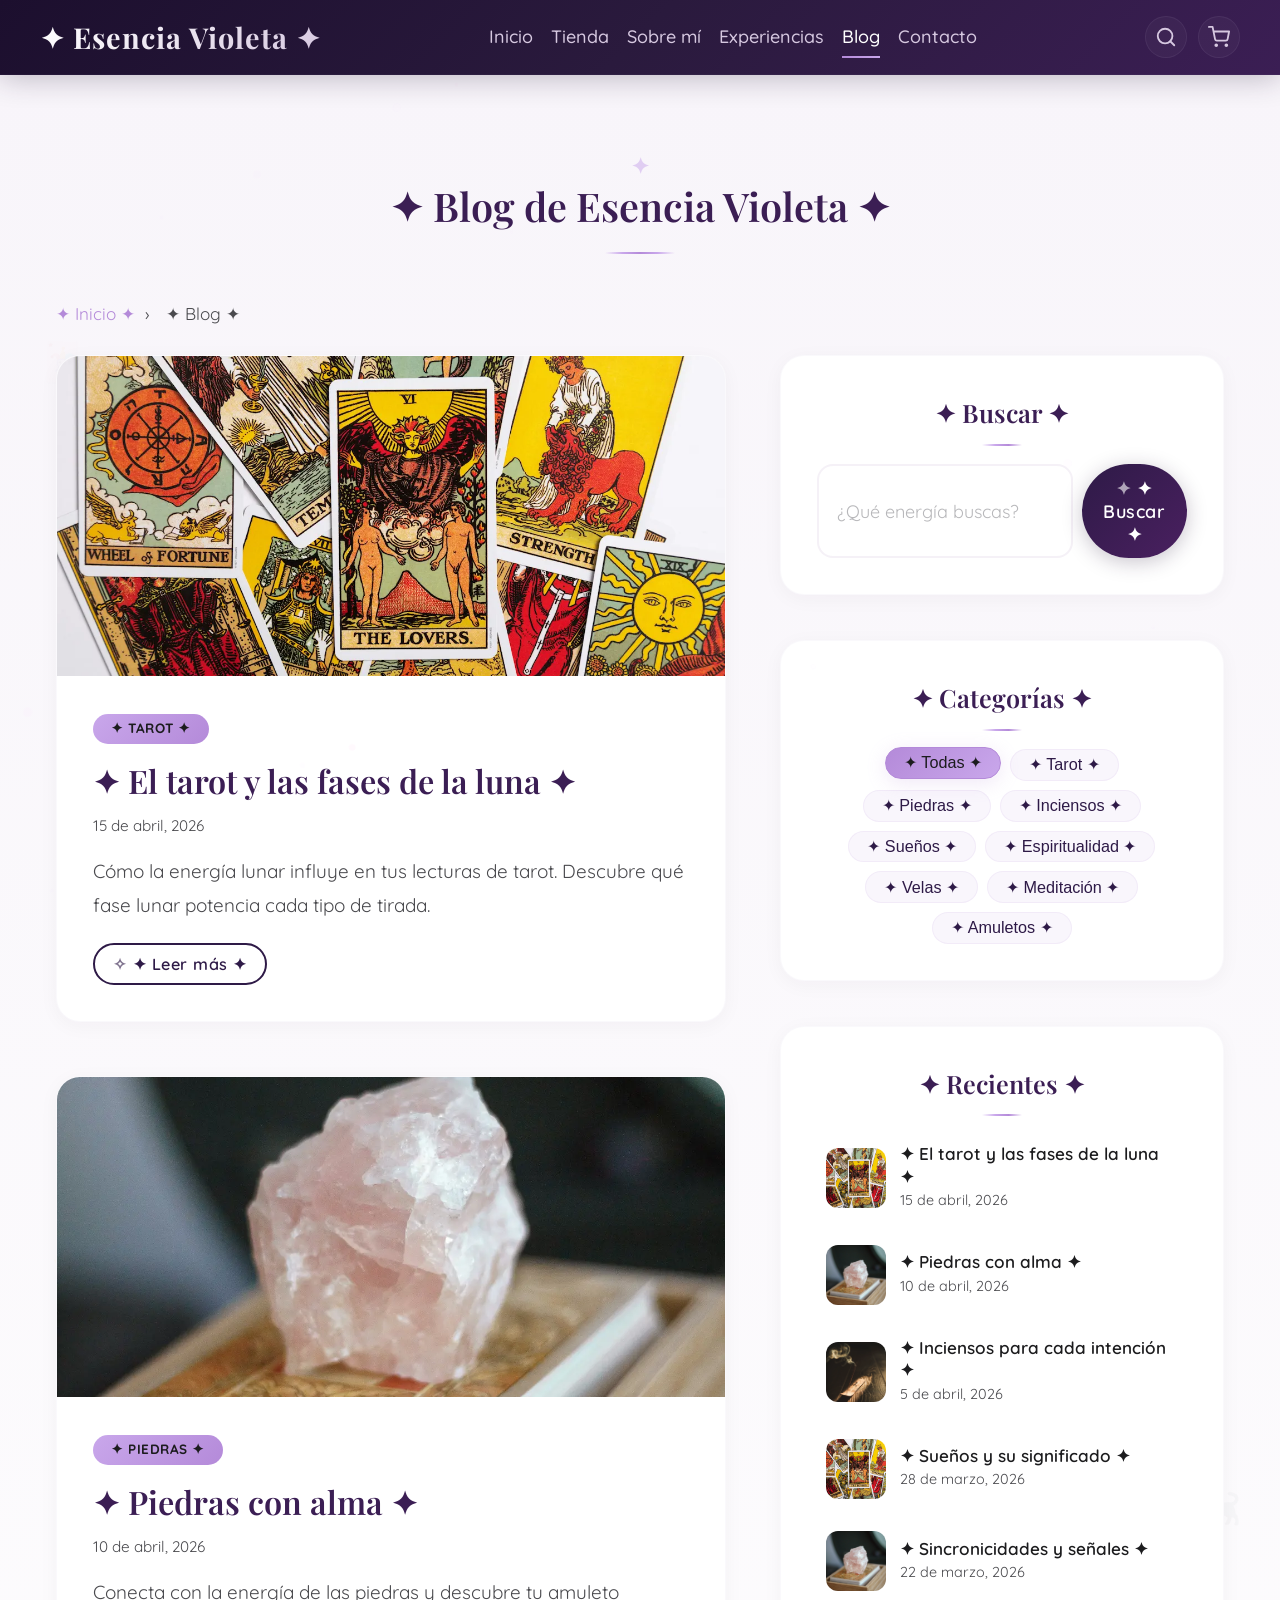
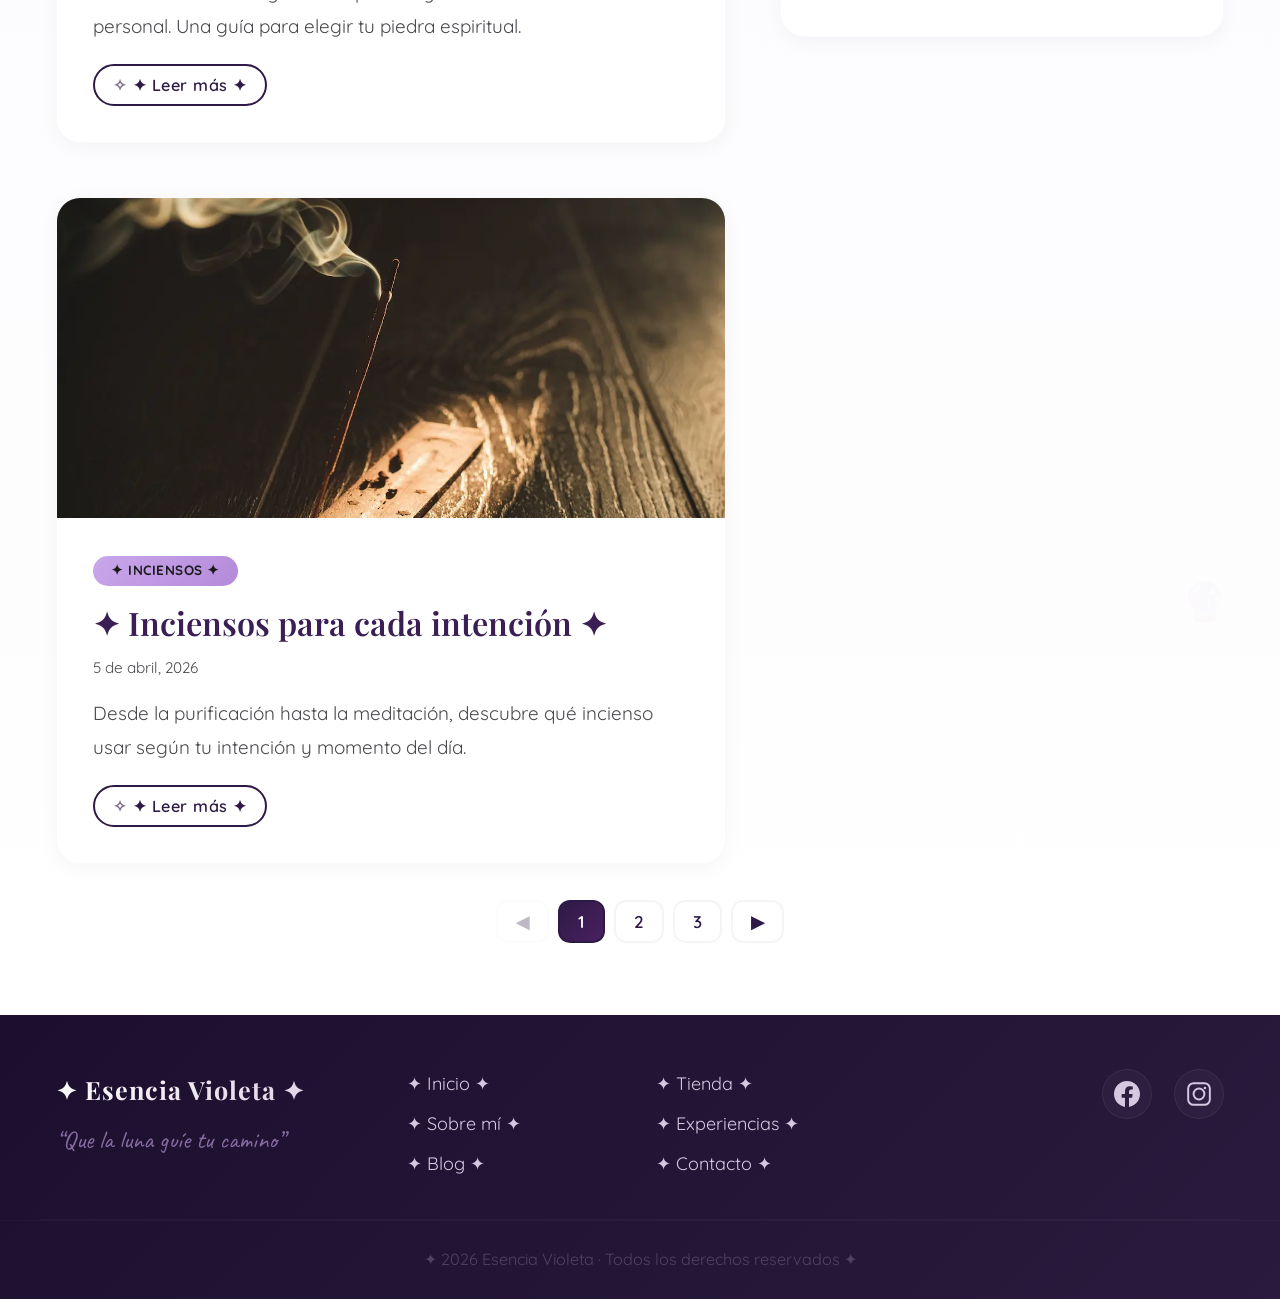
==== commit 01c278f3: "mmmmmm" ====
--- a/blog.html
+++ b/blog.html
@@ -1240,7 +1240,7 @@
             <nav class="header__nav" aria-label="Menú principal" id="mainNav">
                 <ul class="nav__list">
                     <li><a href="index.html#inicio">Inicio</a></li>
-                    <li><a href="index.html#tienda">Tienda</a></li>
+                    <li><a href="tienda.html">Tienda</a></li>
                     <li><a href="index.html#sobre-mi">Sobre mí</a></li>
                     <li><a href="index.html#experiencias">Experiencias</a></li>
                     <li><a href="blog.html" class="active">Blog</a></li>
@@ -1349,7 +1349,7 @@
             <nav class="footer__nav" aria-label="Menú del pie">
                 <ul>
                     <li><a href="index.html#inicio">✦ Inicio ✦</a></li>
-                    <li><a href="index.html#tienda">✦ Tienda ✦</a></li>
+                    <li><a href="tienda.html">✦ Tienda ✦</a></li>
                     <li><a href="index.html#sobre-mi">✦ Sobre mí ✦</a></li>
                     <li><a href="index.html#experiencias">✦ Experiencias ✦</a></li>
                     <li><a href="blog.html">✦ Blog ✦</a></li>
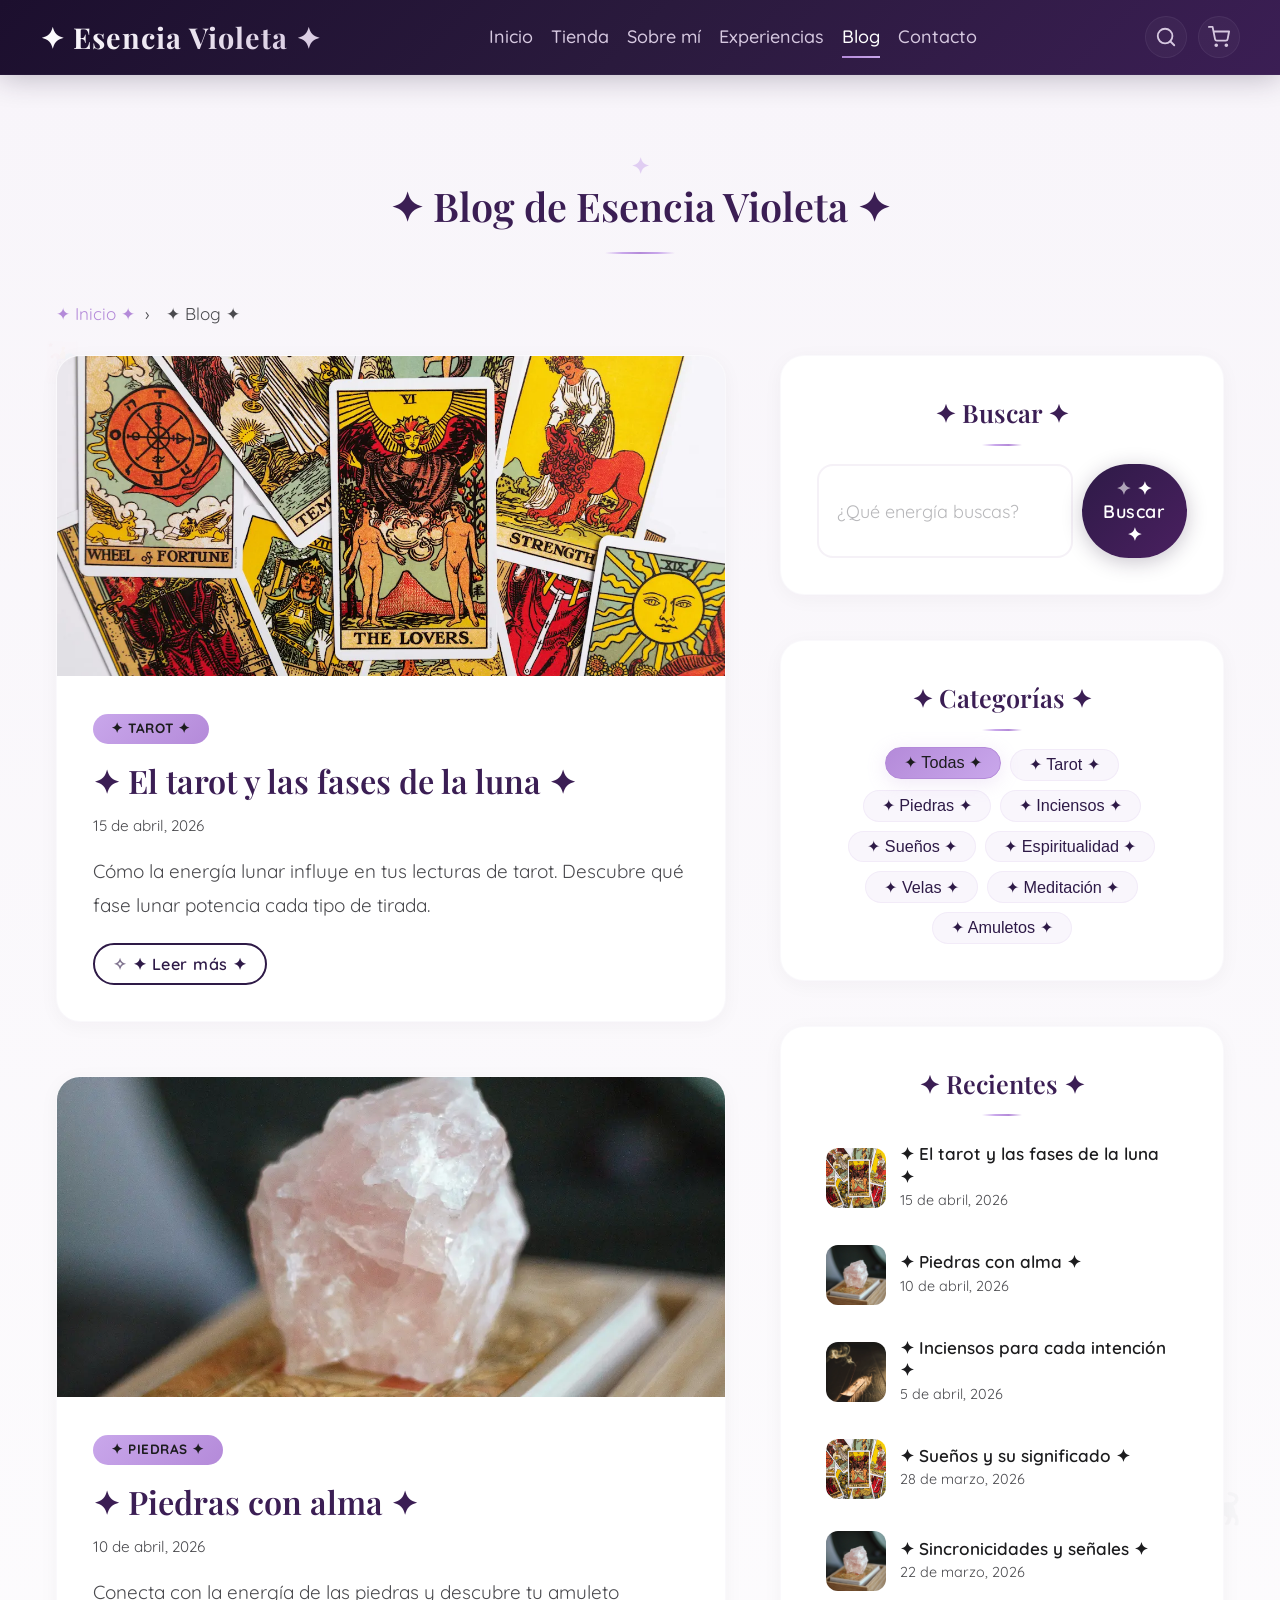
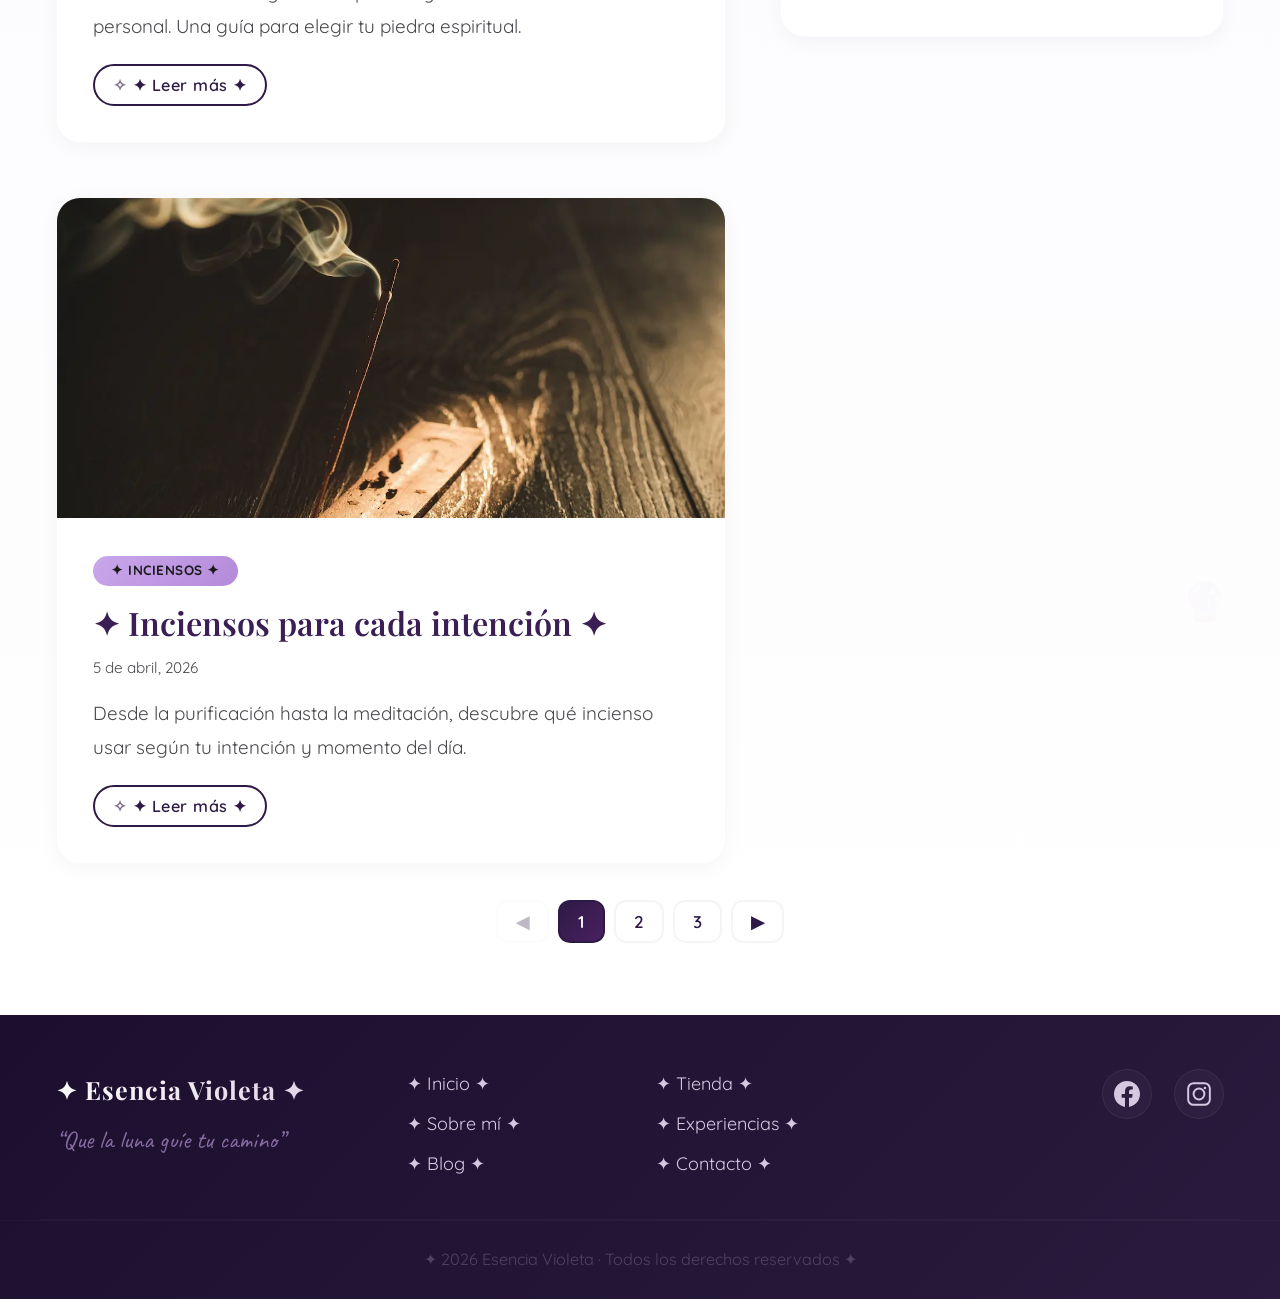
==== commit a782e364: "boooooooooommmmmmmmmm" ====
--- a/blog.html
+++ b/blog.html
@@ -1390,7 +1390,7 @@
     <!-- ============================ -->
     <!--  SCRIPTS                     -->
     <!-- ============================ -->
-    <script>
+    <script type="module">
         // ========================================
         //  ESENCIA VIOLETA - BLOG
         //  Datos de ejemplo (próximamente Firebase)
@@ -1775,710 +1775,6 @@
             renderCategories(blogPosts);
             updateRecentPosts(blogPosts);
 
-            // ========================================
-            //  7. EFECTO DE HUMO FUCSIA
-            // ========================================
-
-            (function createSmokeEffect() {
-                'use strict';
-
-                const isMobile = window.innerWidth <= 768;
-                const isSmallMobile = window.innerWidth <= 480;
-                const isReducedMotion = window.matchMedia('(prefers-reduced-motion: reduce)').matches;
-
-                if (isReducedMotion) return;
-
-                const canvas = document.createElement('canvas');
-                canvas.id = 'smokeEffectContainer';
-                canvas.style.cssText = `
-                    position: fixed;
-                    top: 0;
-                    left: 0;
-                    width: 100%;
-                    height: 100%;
-                    pointer-events: none;
-                    z-index: 9999;
-                `;
-                document.body.appendChild(canvas);
-                const ctx = canvas.getContext('2d');
-
-                let dpr = Math.min(window.devicePixelRatio || 1, 2);
-
-                function resizeCanvas() {
-                    canvas.width = window.innerWidth * dpr;
-                    canvas.height = window.innerHeight * dpr;
-                    canvas.style.width = window.innerWidth + 'px';
-                    canvas.style.height = window.innerHeight + 'px';
-                    ctx.setTransform(dpr, 0, 0, dpr, 0, 0);
-                }
-                resizeCanvas();
-                window.addEventListener('resize', resizeCanvas);
-
-                let mouseX = window.innerWidth / 2;
-                let mouseY = window.innerHeight / 2;
-                let lastMoveTime = Date.now();
-                let hasMoved = false;
-
-                const strands = [];
-                const maxStrands = isSmallMobile ? 14 : (isMobile ? 22 : 34);
-                const baseHue = 322;
-
-                function spawnStrand(x, y) {
-                    if (strands.length >= maxStrands) strands.shift();
-                    strands.push({
-                        x: x + (Math.random() - 0.5) * 4,
-                        y: y + (Math.random() - 0.5) * 4,
-                        born: Date.now(),
-                        life: isSmallMobile ? 850 + Math.random() * 350 : 1100 + Math.random() * 550,
-                        drift: (Math.random() - 0.5) * 0.6,
-                        wobbleSpeed: 0.8 + Math.random() * 1.2,
-                        phase: Math.random() * Math.PI * 2,
-                        riseSpeed: isSmallMobile ? 18 + Math.random() * 10 : 22 + Math.random() * 14,
-                        hue: baseHue + (Math.random() - 0.5) * 14,
-                        width: isSmallMobile ? 1 + Math.random() * 0.8 : 1.3 + Math.random() * 1.1
-                    });
-                }
-
-                document.addEventListener('mousemove', function(e) {
-                    mouseX = e.clientX;
-                    mouseY = e.clientY;
-                    hasMoved = true;
-                    lastMoveTime = Date.now();
-                });
-
-                document.addEventListener('touchmove', function(e) {
-                    const touch = e.touches[0];
-                    if (touch) {
-                        mouseX = touch.clientX;
-                        mouseY = touch.clientY;
-                        hasMoved = true;
-                        lastMoveTime = Date.now();
-                    }
-                }, { passive: true });
-
-                document.addEventListener('touchstart', function(e) {
-                    const touch = e.touches[0];
-                    if (touch) {
-                        mouseX = touch.clientX;
-                        mouseY = touch.clientY;
-                        hasMoved = true;
-                        lastMoveTime = Date.now();
-                    }
-                }, { passive: true });
-
-                const emitInterval = isSmallMobile ? 90 : (isMobile ? 70 : 55);
-                setInterval(function() {
-                    if (!hasMoved) return;
-                    const now = Date.now();
-                    if (now - lastMoveTime > 4000) return;
-                    spawnStrand(mouseX, mouseY);
-                }, emitInterval);
-
-                function drawStrand(s, now) {
-                    const age = now - s.born;
-                    const t = age / s.life;
-                    if (t >= 1) return false;
-
-                    const steps = 18;
-                    ctx.beginPath();
-                    for (let i = 0; i <= steps; i++) {
-                        const st = (i / steps) * t;
-                        const rise = st * s.life * 0.001 * s.riseSpeed * 10;
-                        const wobble = Math.sin(st * Math.PI * 2.2 * s.wobbleSpeed + s.phase) * (6 + st * 14);
-                        const px = s.x + wobble + s.drift * rise * 0.4;
-                        const py = s.y - rise;
-
-                        if (i === 0) {
-                            ctx.moveTo(px, py);
-                        } else {
-                            ctx.lineTo(px, py);
-                        }
-                    }
-
-                    const fade = Math.sin(Math.min(t * 1.4, 1) * Math.PI);
-                    const opacity = fade * (isSmallMobile ? 0.4 : (isMobile ? 0.5 : 0.6));
-                    const lineWidth = s.width * (1 - t * 0.6);
-
-                    ctx.strokeStyle = `hsla(${s.hue}, 100%, 52%, ${opacity})`;
-                    ctx.lineWidth = Math.max(0.4, lineWidth);
-                    ctx.lineCap = 'round';
-                    ctx.lineJoin = 'round';
-                    ctx.shadowColor = `hsla(${s.hue}, 100%, 58%, ${opacity * 0.85})`;
-                    ctx.shadowBlur = isSmallMobile ? 3 : 6;
-                    ctx.stroke();
-
-                    return true;
-                }
-
-                function animate() {
-                    ctx.clearRect(0, 0, window.innerWidth, window.innerHeight);
-                    const now = Date.now();
-
-                    for (let i = strands.length - 1; i >= 0; i--) {
-                        const alive = drawStrand(strands[i], now);
-                        if (!alive) strands.splice(i, 1);
-                    }
-
-                    requestAnimationFrame(animate);
-                }
-
-                animate();
-
-                window.addEventListener('beforeunload', function() {
-                    if (canvas && canvas.parentNode) {
-                        canvas.parentNode.removeChild(canvas);
-                    }
-                });
-            })();
-
-            // ========================================
-            //  8. POLVO DE HADAS
-            // ========================================
-
-            (function createFairyDust() {
-                const isMobile = window.innerWidth <= 768;
-                const isSmallMobile = window.innerWidth <= 480;
-                const numParticles = isSmallMobile ? 8 : (isMobile ? 12 : 20);
-
-                const container = document.createElement('div');
-                container.style.cssText = `
-                    position: fixed;
-                    top: 0;
-                    left: 0;
-                    width: 100%;
-                    height: 100%;
-                    pointer-events: none;
-                    z-index: 9998;
-                    overflow: hidden;
-                `;
-                document.body.appendChild(container);
-
-                const dustParticles = [];
-
-                const colors = [
-                    'rgba(255, 182, 193, 0.6)',
-                    'rgba(176, 224, 230, 0.6)',
-                    'rgba(216, 191, 216, 0.6)',
-                    'rgba(255, 218, 185, 0.6)',
-                    'rgba(255, 228, 196, 0.6)',
-                    'rgba(188, 224, 238, 0.6)',
-                    'rgba(255, 192, 203, 0.6)',
-                    'rgba(201, 167, 235, 0.6)'
-                ];
-
-                for (let i = 0; i < numParticles; i++) {
-                    const dust = document.createElement('div');
-                    const size = isSmallMobile ? 2 + Math.random() * 3 : (isMobile ? 2.5 + Math.random() * 4 : 3 + Math.random() * 6);
-                    const color = colors[Math.floor(Math.random() * colors.length)];
-                    
-                    dust.style.cssText = `
-                        position: absolute;
-                        width: ${size}px;
-                        height: ${size}px;
-                        border-radius: 50%;
-                        background: ${color};
-                        box-shadow: 0 0 ${size * 2}px ${color};
-                        pointer-events: none;
-                        opacity: ${isSmallMobile ? 0.1 + Math.random() * 0.2 : (isMobile ? 0.15 + Math.random() * 0.3 : 0.2 + Math.random() * 0.4)};
-                        will-change: transform, opacity;
-                    `;
-                    container.appendChild(dust);
-
-                    dustParticles.push({
-                        el: dust,
-                        x: Math.random() * window.innerWidth,
-                        y: Math.random() * window.innerHeight,
-                        vx: (Math.random() - 0.5) * (isSmallMobile ? 0.2 : (isMobile ? 0.35 : 0.5)),
-                        vy: (Math.random() - 0.5) * (isSmallMobile ? 0.2 : (isMobile ? 0.35 : 0.5)),
-                        size: size,
-                        color: color,
-                        phase: Math.random() * Math.PI * 2,
-                        speed: isSmallMobile ? 0.1 + Math.random() * 0.15 : (isMobile ? 0.15 + Math.random() * 0.2 : 0.2 + Math.random() * 0.3)
-                    });
-                }
-
-                function animateDust() {
-                    const time = Date.now() / 1000;
-
-                    dustParticles.forEach(p => {
-                        p.x += p.vx + Math.sin(time * p.speed + p.phase) * (isSmallMobile ? 0.1 : (isMobile ? 0.15 : 0.2));
-                        p.y += p.vy + Math.cos(time * p.speed * 0.7 + p.phase) * (isSmallMobile ? 0.1 : (isMobile ? 0.15 : 0.2));
-
-                        const floatY = Math.sin(time * 0.5 + p.phase) * (isSmallMobile ? 0.08 : (isMobile ? 0.1 : 0.15));
-                        p.y += floatY;
-
-                        if (p.x < 0 || p.x > window.innerWidth) p.vx *= -1;
-                        if (p.y < 0 || p.y > window.innerHeight) p.vy *= -1;
-
-                        const maxSpeed = isSmallMobile ? 0.5 : (isMobile ? 0.7 : 1);
-                        const speed = Math.sqrt(p.vx * p.vx + p.vy * p.vy);
-                        if (speed > maxSpeed) {
-                            p.vx = (p.vx / speed) * maxSpeed;
-                            p.vy = (p.vy / speed) * maxSpeed;
-                        }
-
-                        const pulse = 0.5 + Math.sin(time * 1.5 + p.phase) * 0.5;
-                        p.el.style.opacity = (isSmallMobile ? 0.15 + Math.random() * 0.05 : (isMobile ? 0.2 + Math.random() * 0.08 : 0.3 + Math.random() * 0.1)) * pulse;
-                        p.el.style.transform = `translate(${p.x}px, ${p.y}px) scale(${0.8 + pulse * 0.3})`;
-                        
-                        const hue = Math.sin(time * 0.3 + p.phase) * 20 + 300;
-                        const intensity = isSmallMobile ? 0.15 + Math.sin(time * 0.5 + p.phase) * 0.1 : (isMobile ? 0.2 + Math.sin(time * 0.5 + p.phase) * 0.15 : 0.3 + Math.sin(time * 0.5 + p.phase) * 0.2);
-                        p.el.style.background = `hsla(${hue}, 100%, 70%, ${intensity * 0.4})`;
-                        p.el.style.boxShadow = `0 0 ${p.size * 2.5}px hsla(${hue}, 100%, 70%, ${intensity * 0.2})`;
-                    });
-
-                    requestAnimationFrame(animateDust);
-                }
-
-                animateDust();
-
-                window.addEventListener('resize', function() {
-                    dustParticles.forEach(p => {
-                        p.x = Math.min(p.x, window.innerWidth);
-                        p.y = Math.min(p.y, window.innerHeight);
-                    });
-                });
-            })();
-
-            // ========================================
-            //  9. CARRITO DE COMPRAS
-            // ========================================
-
-            const cart = {
-                items: [],
-                total: 0,
-                badge: document.getElementById('cartBadge'),
-
-                addItem(productName, price) {
-                    const existingItem = this.items.find(item => item.name === productName);
-                    
-                    if (existingItem) {
-                        existingItem.quantity += 1;
-                    } else {
-                        this.items.push({
-                            name: productName,
-                            price: price,
-                            quantity: 1
-                        });
-                    }
-
-                    this.updateTotal();
-                    this.updateBadge();
-                    this.showMagicalNotification(`✨ ${productName} añadido al carrito ✨🔮`);
-                },
-
-                updateTotal() {
-                    this.total = this.items.reduce((sum, item) => sum + (item.price * item.quantity), 0);
-                },
-
-                updateBadge() {
-                    const totalItems = this.items.reduce((sum, item) => sum + item.quantity, 0);
-                    if (this.badge) {
-                        this.badge.textContent = totalItems;
-                        this.badge.classList.toggle('visible', totalItems > 0);
-                        
-                        if (totalItems > 0) {
-                            this.badge.style.transform = 'scale(1.4) rotate(10deg)';
-                            this.badge.style.boxShadow = '0 0 40px rgba(255, 0, 255, 0.5)';
-                            setTimeout(() => {
-                                this.badge.style.transform = 'scale(1) rotate(0deg)';
-                                this.badge.style.boxShadow = '0 0 30px rgba(255, 0, 255, 0.3)';
-                            }, 400);
-                        }
-                    }
-                },
-
-                showMagicalNotification(message) {
-                    const isMobile = window.innerWidth <= 480;
-                    
-                    const notification = document.createElement('div');
-                    notification.style.cssText = `
-                        position: fixed;
-                        ${isMobile ? 'bottom: 16px; right: 16px; left: 16px;' : 'bottom: 30px; right: 30px;'}
-                        background: linear-gradient(135deg, #2E1A47, #4A2060, #2E1A47);
-                        background-size: 200% 200%;
-                        color: #FFFFFF;
-                        padding: ${isMobile ? '0.8rem 1.2rem' : '1.2rem 2rem'};
-                        border-radius: ${isMobile ? '16px' : '20px'};
-                        font-family: 'Quicksand', sans-serif;
-                        font-weight: 500;
-                        box-shadow: 0 12px 60px rgba(42, 26, 61, 0.5), 0 0 40px rgba(180, 138, 217, 0.1);
-                        z-index: 9999;
-                        transform: translateX(${isMobile ? '50px' : '150px'}) scale(0.8);
-                        opacity: 0;
-                        transition: all 0.6s cubic-bezier(0.175, 0.885, 0.32, 1.275);
-                        border: 1px solid rgba(201, 167, 235, 0.15);
-                        backdrop-filter: blur(15px);
-                        font-size: ${isMobile ? '0.85rem' : '1rem'};
-                        animation: gradientShift 3s ease infinite;
-                        max-width: ${isMobile ? '100%' : '400px'};
-                        text-align: center;
-                    `;
-
-                    const icon = document.createElement('span');
-                    icon.textContent = '✨ ';
-                    icon.style.marginRight = '8px';
-                    notification.prepend(icon);
-
-                    const text = document.createElement('span');
-                    text.textContent = message;
-                    notification.appendChild(text);
-
-                    const sparkleCount = isMobile ? 3 : 8;
-                    for (let i = 0; i < sparkleCount; i++) {
-                        const sparkle = document.createElement('span');
-                        sparkle.textContent = '✦';
-                        sparkle.style.cssText = `
-                            position: absolute;
-                            font-size: ${0.3 + Math.random() * 0.6}rem;
-                            color: #C9A7EB;
-                            opacity: ${0.3 + Math.random() * 0.5};
-                            animation: sparkleFloat ${2 + Math.random() * 3}s ease-in-out infinite;
-                            animation-delay: ${Math.random() * 2}s;
-                            top: ${Math.random() * 100}%;
-                            left: ${Math.random() * 100}%;
-                            pointer-events: none;
-                        `;
-                        notification.appendChild(sparkle);
-                    }
-
-                    document.body.appendChild(notification);
-
-                    requestAnimationFrame(() => {
-                        notification.style.transform = 'translateX(0) scale(1)';
-                        notification.style.opacity = '1';
-                    });
-
-                    setTimeout(() => {
-                        notification.style.transform = `translateX(${isMobile ? '50px' : '150px'}) scale(0.8)`;
-                        notification.style.opacity = '0';
-                        setTimeout(() => {
-                            notification.remove();
-                        }, 600);
-                    }, 3500);
-                },
-
-                viewCart() {
-                    if (this.items.length === 0) {
-                        this.showMagicalNotification('🛒 Tu carrito está vacío... ¡explora la tienda!');
-                        return;
-                    }
-
-                    const isMobile = window.innerWidth <= 480;
-
-                    const modal = document.createElement('div');
-                    modal.style.cssText = `
-                        position: fixed;
-                        inset: 0;
-                        background: rgba(28, 15, 46, 0.88);
-                        backdrop-filter: blur(15px);
-                        z-index: 9998;
-                        display: flex;
-                        align-items: center;
-                        justify-content: center;
-                        animation: fadeIn 0.4s ease;
-                        padding: ${isMobile ? '12px' : '20px'};
-                    `;
-
-                    const modalContent = document.createElement('div');
-                    modalContent.style.cssText = `
-                        background: linear-gradient(145deg, #FFFFFF, #F8F5FA);
-                        border-radius: ${isMobile ? '20px' : '30px'};
-                        padding: ${isMobile ? '1.2rem' : '2.5rem'};
-                        max-width: ${isMobile ? '100%' : '520px'};
-                        width: ${isMobile ? '100%' : '90%'};
-                        max-height: 80vh;
-                        overflow-y: auto;
-                        box-shadow: 0 30px 100px rgba(0, 0, 0, 0.4), 0 0 60px rgba(180, 138, 217, 0.05);
-                        border: 1px solid rgba(214, 200, 224, 0.15);
-                        position: relative;
-                    `;
-
-                    const title = document.createElement('h2');
-                    title.innerHTML = '🛒 ✦ Tu Carrito Mágico ✦';
-                    title.style.cssText = `
-                        font-family: 'Playfair Display', serif;
-                        color: #3B1E54;
-                        font-size: ${isMobile ? '1.4rem' : '1.8rem'};
-                        margin-bottom: ${isMobile ? '1rem' : '1.5rem'};
-                        text-align: center;
-                        text-shadow: 0 0 40px rgba(180, 138, 217, 0.1);
-                    `;
-                    modalContent.appendChild(title);
-
-                    this.items.forEach(item => {
-                        const itemDiv = document.createElement('div');
-                        itemDiv.style.cssText = `
-                            display: flex;
-                            justify-content: space-between;
-                            align-items: center;
-                            padding: ${isMobile ? '0.5rem 0' : '0.8rem 0'};
-                            border-bottom: 1px solid rgba(214, 200, 224, 0.1);
-                            transition: all 0.3s ease;
-                            gap: ${isMobile ? '8px' : '0'};
-                        `;
-
-                        const itemInfo = document.createElement('div');
-                        itemInfo.innerHTML = `
-                            <strong style="color: #1C1C1E; font-size: ${isMobile ? '0.85rem' : '1rem'};">${item.name}</strong>
-                            <span style="color: #4A4A4E; font-size: ${isMobile ? '0.75rem' : '0.9rem'}; display: block;">✧ x${item.quantity}</span>
-                        `;
-
-                        const itemPrice = document.createElement('span');
-                        itemPrice.textContent = `€${(item.price * item.quantity).toFixed(2)}`;
-                        itemPrice.style.cssText = `
-                            font-weight: 600;
-                            background: linear-gradient(135deg, #C9A87C, #B48AD9);
-                            -webkit-background-clip: text;
-                            -webkit-text-fill-color: transparent;
-                            background-clip: text;
-                            font-size: ${isMobile ? '0.95rem' : '1.1rem'};
-                        `;
-
-                        itemDiv.appendChild(itemInfo);
-                        itemDiv.appendChild(itemPrice);
-                        modalContent.appendChild(itemDiv);
-                    });
-
-                    const totalDiv = document.createElement('div');
-                    totalDiv.style.cssText = `
-                        display: flex;
-                        justify-content: space-between;
-                        align-items: center;
-                        padding: ${isMobile ? '0.6rem 0' : '1rem 0'};
-                        margin-top: ${isMobile ? '0.5rem' : '1rem'};
-                        border-top: 2px solid rgba(201, 167, 235, 0.15);
-                        font-size: ${isMobile ? '1rem' : '1.2rem'};
-                    `;
-                    totalDiv.innerHTML = `
-                        <strong style="font-family: 'Playfair Display', serif; color: #3B1E54;">✦ Total ✦</strong>
-                        <span style="font-weight: 700; background: linear-gradient(135deg, #C9A87C, #B48AD9); -webkit-background-clip: text; -webkit-text-fill-color: transparent; background-clip: text; font-size: ${isMobile ? '1.2rem' : '1.5rem'};">€${this.total.toFixed(2)}</span>
-                    `;
-                    modalContent.appendChild(totalDiv);
-
-                    const actionsDiv = document.createElement('div');
-                    actionsDiv.style.cssText = `
-                        display: flex;
-                        gap: ${isMobile ? '0.6rem' : '1rem'};
-                        margin-top: ${isMobile ? '1rem' : '1.5rem'};
-                        flex-direction: ${isMobile ? 'column' : 'row'};
-                    `;
-
-                    const closeBtn = document.createElement('button');
-                    closeBtn.textContent = '✧ Cerrar';
-                    closeBtn.style.cssText = `
-                        flex: 1;
-                        padding: ${isMobile ? '0.6rem' : '0.8rem'};
-                        border: 2px solid #2E1A47;
-                        border-radius: 50px;
-                        background: transparent;
-                        color: #2E1A47;
-                        font-family: 'Quicksand', sans-serif;
-                        font-weight: 600;
-                        cursor: pointer;
-                        transition: all 0.3s ease;
-                        font-size: ${isMobile ? '0.85rem' : '1rem'};
-                        min-height: 44px;
-                    `;
-                    closeBtn.onmouseover = function() {
-                        this.style.background = '#2E1A47';
-                        this.style.color = '#FFFFFF';
-                    };
-                    closeBtn.onmouseout = function() {
-                        this.style.background = 'transparent';
-                        this.style.color = '#2E1A47';
-                    };
-                    closeBtn.onclick = () => modal.remove();
-
-                    const checkoutBtn = document.createElement('button');
-                    checkoutBtn.textContent = '✦ Finalizar Compra ✦';
-                    checkoutBtn.style.cssText = `
-                        flex: 1;
-                        padding: ${isMobile ? '0.6rem' : '0.8rem'};
-                        border: none;
-                        border-radius: 50px;
-                        background: linear-gradient(135deg, #2E1A47, #4A2060);
-                        color: #FFFFFF;
-                        font-family: 'Quicksand', sans-serif;
-                        font-weight: 600;
-                        cursor: pointer;
-                        transition: all 0.3s ease;
-                        box-shadow: 0 4px 25px rgba(42, 26, 61, 0.3);
-                        font-size: ${isMobile ? '0.85rem' : '1rem'};
-                        min-height: 44px;
-                    `;
-                    checkoutBtn.onmouseover = function() {
-                        this.style.background = 'linear-gradient(135deg, #B48AD9, #C9A7EB)';
-                        this.style.color = '#1C1C1E';
-                        this.style.transform = 'scale(1.02)';
-                    };
-                    checkoutBtn.onmouseout = function() {
-                        this.style.background = 'linear-gradient(135deg, #2E1A47, #4A2060)';
-                        this.style.color = '#FFFFFF';
-                        this.style.transform = 'scale(1)';
-                    };
-                    checkoutBtn.onclick = () => {
-                        this.showMagicalNotification('✨ ¡Pedido realizado con éxito! ✨');
-                        this.items = [];
-                        this.total = 0;
-                        this.updateBadge();
-                        modal.remove();
-                    };
-
-                    actionsDiv.appendChild(closeBtn);
-                    actionsDiv.appendChild(checkoutBtn);
-                    modalContent.appendChild(actionsDiv);
-
-                    modal.appendChild(modalContent);
-                    document.body.appendChild(modal);
-
-                    modal.addEventListener('click', function(e) {
-                        if (e.target === modal) {
-                            modal.remove();
-                        }
-                    });
-                }
-            };
-
-            // Botón del carrito
-            const cartButton = document.getElementById('cartBtn');
-            if (cartButton) {
-                cartButton.addEventListener('click', function(e) {
-                    e.preventDefault();
-                    this.style.transform = 'scale(1.2) rotate(15deg)';
-                    this.style.boxShadow = '0 0 60px rgba(255, 0, 255, 0.3)';
-                    setTimeout(() => {
-                        this.style.transform = 'scale(1) rotate(0deg)';
-                        this.style.boxShadow = 'none';
-                    }, 300);
-                    cart.viewCart();
-                });
-            }
-
-            // Inicializar badge del carrito
-            cart.updateBadge();
-
-            // ========================================
-            //  10. BÚSQUEDA (header)
-            // ========================================
-
-            const searchButton = document.getElementById('searchBtn');
-            if (searchButton) {
-                searchButton.addEventListener('click', function(e) {
-                    e.preventDefault();
-                    
-                    const isMobile = window.innerWidth <= 480;
-
-                    const overlay = document.createElement('div');
-                    overlay.style.cssText = `
-                        position: fixed;
-                        inset: 0;
-                        background: rgba(28, 15, 46, 0.92);
-                        backdrop-filter: blur(15px);
-                        z-index: 9998;
-                        display: flex;
-                        align-items: center;
-                        justify-content: center;
-                        animation: fadeIn 0.3s ease;
-                        padding: ${isMobile ? '16px' : '20px'};
-                    `;
-
-                    const searchBox = document.createElement('div');
-                    searchBox.style.cssText = `
-                        background: linear-gradient(145deg, #FFFFFF, #F8F5FA);
-                        padding: ${isMobile ? '1.5rem' : '2.5rem'};
-                        border-radius: ${isMobile ? '20px' : '30px'};
-                        max-width: ${isMobile ? '100%' : '500px'};
-                        width: ${isMobile ? '100%' : '90%'};
-                        text-align: center;
-                        box-shadow: 0 30px 100px rgba(0, 0, 0, 0.4);
-                        border: 1px solid rgba(214, 200, 224, 0.15);
-                        position: relative;
-                        overflow: hidden;
-                    `;
-
-                    const glow = document.createElement('div');
-                    glow.style.cssText = `
-                        position: absolute;
-                        top: -2px;
-                        left: -2px;
-                        right: -2px;
-                        bottom: -2px;
-                        background: linear-gradient(135deg, #B48AD9, #C9A7EB, #B48AD9, #C9A7EB);
-                        background-size: 300% 300%;
-                        border-radius: ${isMobile ? '22px' : '32px'};
-                        z-index: -1;
-                        opacity: 0.3;
-                        animation: gradientShift 3s ease infinite;
-                    `;
-                    searchBox.appendChild(glow);
-
-                    searchBox.innerHTML += `
-                        <div style="font-size: ${isMobile ? '2.5rem' : '3.5rem'}; margin-bottom: ${isMobile ? '0.3rem' : '0.5rem'};">🔮</div>
-                        <h3 style="font-family: 'Playfair Display', serif; color: #3B1E54; margin-bottom: ${isMobile ? '0.3rem' : '0.5rem'}; font-size: ${isMobile ? '1.3rem' : '1.8rem'};">✦ Buscar en Esencia Violeta ✦</h3>
-                        <p style="color: #4A4A4E; margin-bottom: ${isMobile ? '1rem' : '1.5rem'}; font-size: ${isMobile ? '0.85rem' : '0.95rem'};">Encuentra mazos, amuletos y tesoros mágicos</p>
-                        <input type="text" 
-                               placeholder="¿Qué energía buscas?" 
-                               style="width: 100%; padding: ${isMobile ? '0.7rem 1rem' : '0.9rem 1.2rem'}; border: 2px solid rgba(214, 200, 224, 0.2); border-radius: 16px; font-family: 'Quicksand', sans-serif; font-size: ${isMobile ? '0.9rem' : '1rem'}; margin-bottom: ${isMobile ? '0.8rem' : '1rem'}; transition: all 0.3s ease; background: #FFFFFF;"
-                               autofocus 
-                               id="searchInputModal" />
-                        <button class="btn btn--primary" style="width: 100%; min-height: 44px;" id="searchBtnModal">✦ Buscar ✦</button>
-                        <button style="width: 100%; margin-top: ${isMobile ? '0.3rem' : '0.5rem'}; padding: ${isMobile ? '0.6rem' : '0.8rem'}; border: 2px solid rgba(214, 200, 224, 0.3); border-radius: 50px; background: transparent; color: #4A4A4E; font-family: 'Quicksand', sans-serif; font-weight: 500; cursor: pointer; transition: all 0.3s ease; min-height: 44px; font-size: ${isMobile ? '0.85rem' : '1rem'};" id="closeSearchBtn">Cerrar</button>
-                    `;
-
-                    overlay.appendChild(searchBox);
-                    document.body.appendChild(overlay);
-
-                    const input = searchBox.querySelector('#searchInputModal');
-                    setTimeout(() => {
-                        if (input) input.focus();
-                    }, 100);
-
-                    const closeSearch = function() {
-                        overlay.remove();
-                    };
-
-                    searchBox.querySelector('#closeSearchBtn').addEventListener('click', closeSearch);
-                    overlay.addEventListener('click', function(e) {
-                        if (e.target === overlay) closeSearch();
-                    });
-
-                    const performSearch = function() {
-                        const query = input.value.trim();
-                        if (query) {
-                            cart.showMagicalNotification(`🔍 Buscando: "${query}" ✨`);
-                            setTimeout(closeSearch, 1500);
-                            // También actualizar la búsqueda en el sidebar
-                            document.getElementById('searchInput').value = query;
-                            searchTerm = query;
-                            currentPage = 1;
-                            applyFilters();
-                        } else {
-                            cart.showMagicalNotification('Por favor, escribe algo para buscar 🔮');
-                        }
-                    };
-
-                    searchBox.querySelector('#searchBtnModal').addEventListener('click', performSearch);
-                    input.addEventListener('keypress', function(e) {
-                        if (e.key === 'Enter') performSearch();
-                    });
-                });
-            }
-
-            // ========================================
-            //  11. NAVEGACIÓN SUAVE
-            // ========================================
-
-            document.querySelectorAll('a[href^="#"]').forEach(anchor => {
-                anchor.addEventListener('click', function(e) {
-                    const href = this.getAttribute('href');
-                    if (href === '#') {
-                        e.preventDefault();
-                        window.scrollTo({ top: 0, behavior: 'smooth' });
-                    }
-                });
-            });
-
             console.log('%c✨✦✧ Esencia Violeta - Blog ✧✦✨', 'font-size: 24px; font-weight: bold; color: #2A1A3D; text-shadow: 0 0 40px rgba(180, 138, 217, 0.3);');
             console.log('%c📖 Artículos y sabiduría esotérica ✨', 'font-size: 16px; color: #5B3A7A;');
             console.log('%c🔮 Próximamente: conexión con Firebase 🌙', 'font-size: 14px; color: #B48AD9;');
